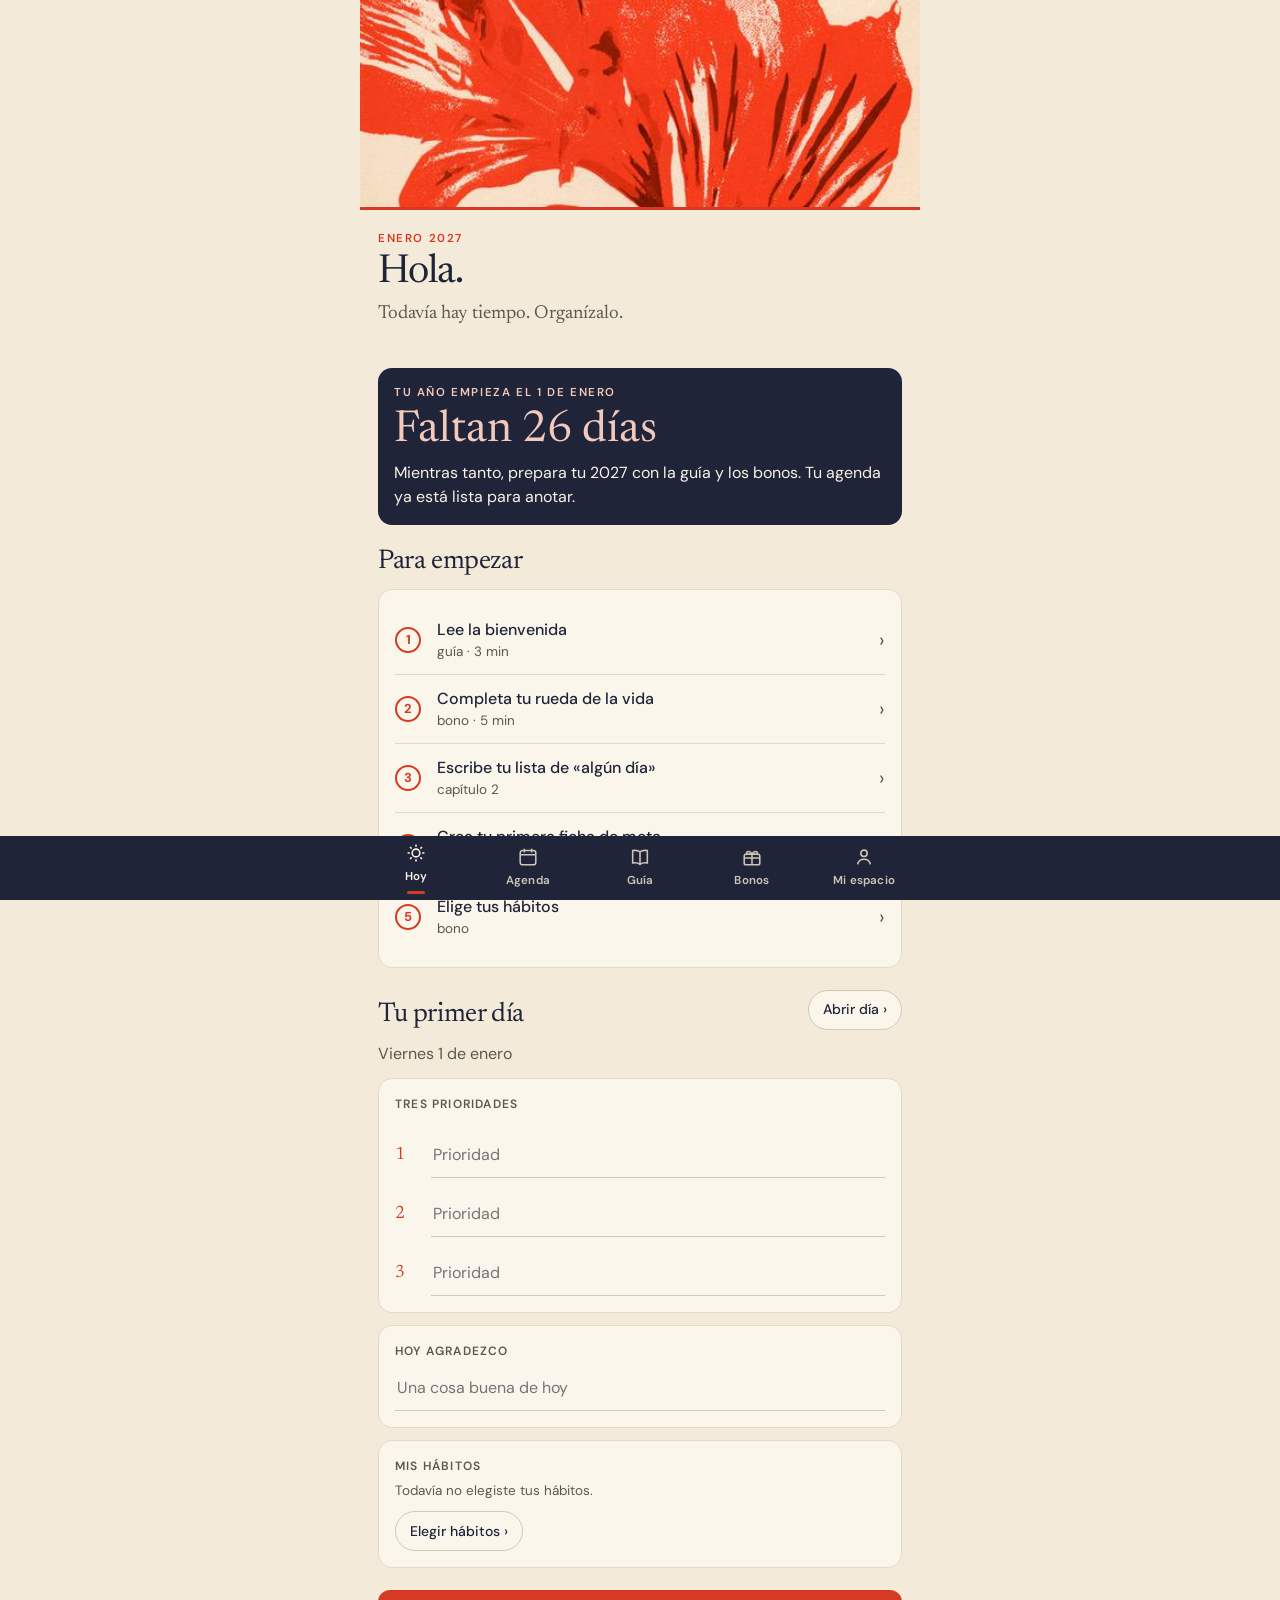
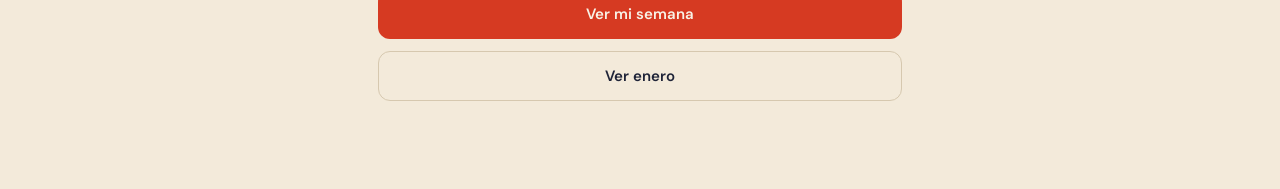
==== app/index.html @ 9fd220ab "Agregar app web Todavía 2027 (agenda, guía y bonos) Co-Authored-By: Claude Opus 5.5 <noreply@anthrop" ====
<!doctype html><html lang="es"><head><meta charset="utf-8">
<meta name="viewport" content="width=device-width,initial-scale=1,viewport-fit=cover">
<meta name="theme-color" content="#F3EADA">
<meta name="apple-mobile-web-app-capable" content="yes">
<meta name="apple-mobile-web-app-title" content="Todavía">
<meta name="apple-mobile-web-app-status-bar-style" content="default">
<meta name="robots" content="noindex">
<link rel="manifest" href="manifest.json">
<link rel="apple-touch-icon" href="icon-180.png">
<link rel="icon" href="icon-192.png">
<style>:root{padding-top:env(safe-area-inset-top,0px);padding-bottom:env(safe-area-inset-bottom,0px)}</style>
<title>Todavía 2027</title>
<meta name="claude:viewport-fit-sides" content="cover">
<link rel="preconnect" href="https://fonts.googleapis.com">
<link rel="preconnect" href="https://fonts.gstatic.com" crossorigin>
<link rel="stylesheet" href="https://fonts.googleapis.com/css2?family=DM+Sans:opsz,wght@9..40,400;9..40,500;9..40,600;9..40,700&family=Newsreader:ital,opsz,wght@0,6..72,300;0,6..72,400;0,6..72,500;1,6..72,400&display=swap">
<style>
/* Agenda de papel hecha app: hojas crema, tinta índigo y el color de cada mes. Una columna, barra inferior para el pulgar. */
:root{
  --paper:#F3EADA; --card:#FBF6EC; --sunk:#EADFCB;
  --ink:#1F2438; --muted:#5F574C; --rule:#D6C8AF; --line:#E4D8C3;
  --indigo:#163F7A; --bermellon:#D63A22; --oxido:#A8391C; --ocre:#9A6A12; --oliva:#5E5B26; --rosa:#F2DED4;
  --acc:#163F7A; --acc-pale:#DDE3EC;
  --serif:"Newsreader",Georgia,"Times New Roman",serif;
  --sans:"DM Sans","Helvetica Neue",Arial,sans-serif;
  --nav:64px;
  color-scheme:light;
}
*{box-sizing:border-box}
html,body{height:100%}
body{margin:0;background:var(--paper);color:var(--ink);font-family:var(--sans);font-size:16px;line-height:1.5;-webkit-tap-highlight-color:transparent}
body::before{content:"";position:fixed;inset:0 0 auto;height:env(safe-area-inset-top,0px);background:var(--paper);z-index:20}
button,input,textarea,select{font:inherit;color:inherit}
a{color:inherit}
:focus-visible{outline:2px solid var(--acc);outline-offset:2px;border-radius:4px}
.app{max-width:560px;margin:0 auto;min-height:100%;padding-bottom:calc(var(--nav) + env(safe-area-inset-bottom,0px) + 24px)}
.wrap{padding-left:max(18px,env(safe-area-inset-left,0px));padding-right:max(18px,env(safe-area-inset-right,0px))}

/* tipografía */
.eyebrow{font-size:11.5px;font-weight:600;letter-spacing:.14em;text-transform:uppercase;color:var(--acc)}
h1,h2,h3{font-family:var(--serif);font-weight:400;text-wrap:balance;margin:0}
h1{font-size:40px;line-height:1.02;letter-spacing:-.025em}
h2{font-size:27px;line-height:1.1;letter-spacing:-.015em}
h3{font-size:19px;line-height:1.25;font-weight:500}
p{margin:0 0 12px;text-wrap:pretty}
.muted{color:var(--muted)}
.lead{font-family:var(--serif);font-size:19px;line-height:1.45}
.small{font-size:13.5px}

/* encabezados con imagen */
.hero{position:relative;height:210px;background:var(--sunk) center/cover no-repeat;border-bottom:3px solid var(--acc)}
.hero.short{height:120px}
.hero .back{position:absolute;left:max(12px,env(safe-area-inset-left,0px));top:12px}
.head{padding-top:20px;padding-bottom:6px;display:flex;flex-direction:column;gap:6px}
.head-row{display:flex;align-items:flex-end;justify-content:space-between;gap:12px}

/* bloques */
.stack{display:flex;flex-direction:column;gap:14px}
.section{margin-top:22px;display:flex;flex-direction:column;gap:12px}
.card{background:var(--card);border:1px solid var(--line);border-radius:14px;padding:16px}
.card.tint{background:var(--acc-pale);border-color:transparent}
.pull{font-family:var(--serif);font-size:18px;line-height:1.45;background:var(--rosa);border-radius:14px;padding:16px 18px}
.label{display:block;font-size:12px;font-weight:600;letter-spacing:.1em;text-transform:uppercase;color:var(--muted);margin-bottom:6px}
.field{width:100%;border:0;border-bottom:1px solid var(--rule);background:transparent;padding:10px 2px;font-size:16px;border-radius:0}
.field:focus{outline:none;border-bottom-color:var(--acc);border-bottom-width:2px}
textarea.field{resize:none;min-height:46px;line-height:1.5;overflow:hidden}
.num{display:grid;grid-template-columns:28px 1fr;align-items:end;gap:8px}
.num>span{font-family:var(--serif);font-size:18px;color:var(--acc);padding-bottom:9px}
.pair{display:grid;grid-template-columns:1fr 1fr;gap:10px}

.btn{appearance:none;border:0;border-radius:12px;padding:13px 16px;font-weight:600;font-size:15px;background:var(--ink);color:#F8F2E6;cursor:pointer;text-decoration:none;display:inline-flex;align-items:center;justify-content:center;gap:8px;min-height:48px}
.btn.ghost{background:transparent;color:var(--ink);border:1px solid var(--rule)}
.btn.acc{background:var(--acc)}
.btn.sm{min-height:38px;padding:8px 12px;font-size:14px}
.pill{appearance:none;border:1px solid var(--rule);background:var(--card);border-radius:999px;padding:8px 14px;font-size:14px;font-weight:500;text-decoration:none;color:var(--ink);display:inline-flex;align-items:center;gap:6px;min-height:40px;cursor:pointer}
.iconbtn{appearance:none;border:0;background:rgba(251,246,236,.92);color:var(--ink);width:42px;height:42px;border-radius:50%;display:inline-flex;align-items:center;justify-content:center;font-size:20px;text-decoration:none;cursor:pointer}
.row{display:flex;gap:10px;flex-wrap:wrap;align-items:center}
.between{justify-content:space-between}

/* lista de navegación */
.list{display:flex;flex-direction:column;background:var(--card);border:1px solid var(--line);border-radius:14px;overflow:hidden}
.list a{display:grid;grid-template-columns:auto 1fr auto;gap:14px;align-items:center;padding:14px 16px;text-decoration:none;border-top:1px solid var(--line);min-height:64px}
.list a:first-child{border-top:0}
.list .ix{font-family:var(--serif);font-size:22px;color:var(--acc);width:28px}
.list .tt{font-family:var(--serif);font-size:18px;line-height:1.2}
.list .sub{display:block;font-family:var(--sans);font-size:13px;color:var(--muted);margin-top:2px}
.chev{color:var(--muted);font-size:20px}
.thumb{width:52px;height:52px;border-radius:10px;background:var(--sunk) center/cover}

/* check */
.ck{display:flex;align-items:center;gap:12px;min-height:46px;border-bottom:1px solid var(--line)}
.ck input[type=checkbox]{appearance:none;width:24px;height:24px;border:2px solid var(--acc);border-radius:7px;flex:none;display:grid;place-content:center;margin:0;cursor:pointer;background:transparent}
.ck input[type=checkbox]:checked{background:var(--acc)}
.ck input[type=checkbox]:checked::after{content:"";width:6px;height:11px;border:solid #fff;border-width:0 2.5px 2.5px 0;transform:rotate(45deg) translate(-1px,-1px)}
.ck .field{border-bottom:0}
.ck.done .field{text-decoration:line-through;color:var(--muted)}
.ck .del{appearance:none;border:0;background:none;color:var(--muted);font-size:20px;width:36px;height:36px;cursor:pointer}

/* calendario */
.cal{display:grid;grid-template-columns:repeat(7,1fr);gap:4px}
.cal .dh{text-align:center;font-size:11.5px;font-weight:600;letter-spacing:.06em;color:var(--muted);padding:6px 0}
.cal .dh.we{color:var(--acc)}
.cal a,.cal span.out{aspect-ratio:1/1.08;border-radius:10px;display:flex;flex-direction:column;align-items:flex-start;justify-content:space-between;padding:6px 7px;text-decoration:none;background:var(--card);border:1px solid var(--line);font-family:var(--serif);font-size:19px;line-height:1;min-width:0}
.cal a.we{background:var(--acc-pale);color:var(--acc);border-color:transparent}
.cal span.out{background:transparent;border-color:transparent}
.cal a.today{outline:2px solid var(--ink);outline-offset:-2px}
.cal a i{width:7px;height:7px;border-radius:50%;background:var(--acc);align-self:flex-end;opacity:0}
.cal a.has i{opacity:1}
.year{display:grid;grid-template-columns:repeat(3,1fr);gap:10px}
.ym{text-decoration:none;background:var(--card);border:1px solid var(--line);border-radius:12px;padding:10px;display:flex;flex-direction:column;gap:6px;min-width:0}
.ym b{font-family:var(--serif);font-weight:400;font-size:17px;color:var(--c)}
.ym .mini{display:grid;grid-template-columns:repeat(7,1fr);gap:1px;font-size:8.5px;text-align:center;color:var(--muted);font-variant-numeric:tabular-nums}
.ym .mini .we{color:var(--c);font-weight:700}
.ym .bar{height:4px;border-radius:2px;background:var(--line);overflow:hidden}
.ym .bar span{display:block;height:100%;background:var(--c)}
.weeks{display:flex;gap:8px;overflow-x:auto;padding-bottom:4px;scrollbar-width:none}
.weeks::-webkit-scrollbar{display:none}
.weeks a{flex:none}

/* día */
.daybar{display:flex;align-items:center;justify-content:space-between;gap:8px}
.daynum{font-family:var(--serif);font-size:64px;line-height:.9;color:var(--acc);letter-spacing:-.03em}
.wday{display:grid;grid-template-columns:52px 1fr auto;gap:12px;align-items:center;padding:12px 14px;border-top:1px solid var(--line);text-decoration:none;min-height:64px}
.wday:first-child{border-top:0}
.wday .n{font-family:var(--serif);font-size:26px;line-height:1;color:var(--ink)}
.wday.we .n{color:var(--acc)}
.wday .d{font-size:11px;letter-spacing:.1em;text-transform:uppercase;color:var(--muted)}
.wday .p{font-size:14px;color:var(--muted);white-space:nowrap;overflow:hidden;text-overflow:ellipsis;min-width:0}
.wday .p b{color:var(--ink);font-weight:500}

/* tracker */
.grid-wrap{overflow-x:auto;background:var(--card);border:1px solid var(--line);border-radius:14px}
table.tk{border-collapse:collapse;width:100%;font-size:13px;font-variant-numeric:tabular-nums}
table.tk th{position:sticky;top:0;background:var(--card);font-weight:600;font-size:11px;letter-spacing:.04em;padding:8px 4px;border-bottom:2px solid var(--acc);color:var(--muted);max-width:64px;overflow:hidden;text-overflow:ellipsis;white-space:nowrap}
table.tk td{border-bottom:1px solid var(--line);text-align:center;padding:4px 2px;height:40px}
table.tk td:first-child{font-family:var(--serif);font-size:15px;width:44px;color:var(--ink)}
table.tk tr.we td:first-child{color:var(--acc)}
table.tk input[type=checkbox]{appearance:none;width:26px;height:26px;border:2px solid var(--rule);border-radius:50%;margin:0;cursor:pointer;background:transparent}
table.tk input[type=checkbox]:checked{background:var(--acc);border-color:var(--acc)}
.chips{display:flex;gap:6px;overflow-x:auto;scrollbar-width:none;padding-bottom:2px}
.chips::-webkit-scrollbar{display:none}
.chips button{flex:none}
.pill.on{background:var(--acc);border-color:var(--acc);color:#F8F2E6}

/* rueda */
.slider{display:grid;grid-template-columns:1fr auto;gap:2px 12px;align-items:center;padding:8px 0;border-bottom:1px solid var(--line)}
.slider label{font-family:var(--serif);font-size:16px}
.slider output{font-variant-numeric:tabular-nums;font-weight:600;color:var(--acc);min-width:2ch;text-align:right}
.slider input{grid-column:1/-1;width:100%;accent-color:var(--acc);height:28px}
.wheel svg{width:100%;height:auto;display:block}
.legend{display:flex;gap:16px;font-size:13px;color:var(--muted)}
.legend i{display:inline-block;width:14px;height:4px;border-radius:2px;vertical-align:middle;margin-right:6px}

/* metas */
details.goal{background:var(--card);border:1px solid var(--line);border-radius:14px;overflow:hidden}
details.goal summary{list-style:none;cursor:pointer;padding:16px;display:grid;grid-template-columns:auto 1fr auto;gap:12px;align-items:center;min-height:64px}
details.goal summary::-webkit-details-marker{display:none}
details.goal .gi{font-family:var(--serif);font-size:24px;color:var(--acc)}
details.goal .gt{font-family:var(--serif);font-size:18px;min-width:0;overflow:hidden;text-overflow:ellipsis;white-space:nowrap}
details.goal .gs{font-size:12px;font-weight:600;letter-spacing:.08em;text-transform:uppercase;color:var(--muted)}
details.goal .gs.ok{color:var(--oliva)}
details.goal .gb{padding:0 16px 16px;display:flex;flex-direction:column;gap:12px}
.quarters{display:grid;grid-template-columns:1fr 1fr;gap:10px}

/* barra inferior */
nav.tabs{position:fixed;left:0;right:0;bottom:0;z-index:30;background:var(--ink);padding-bottom:env(safe-area-inset-bottom,0px);padding-left:env(safe-area-inset-left,0px);padding-right:env(safe-area-inset-right,0px)}
nav.tabs .in{max-width:560px;margin:0 auto;display:grid;grid-template-columns:repeat(5,1fr);height:var(--nav)}
nav.tabs a{display:flex;flex-direction:column;align-items:center;justify-content:center;gap:4px;color:#CFC6B6;text-decoration:none;font-size:11.5px;font-weight:600;letter-spacing:.02em}
nav.tabs a svg{width:22px;height:22px;stroke:currentColor;fill:none;stroke-width:1.7}
nav.tabs a.on{color:#F8F2E6}
nav.tabs a.on svg{stroke:#F8F2E6}
nav.tabs a.on::after{content:"";width:18px;height:3px;border-radius:2px;background:var(--acc);margin-top:1px}

.saved{position:fixed;left:50%;transform:translateX(-50%);bottom:calc(var(--nav) + env(safe-area-inset-bottom,0px) + 12px);background:var(--ink);color:#F8F2E6;font-size:13px;padding:8px 14px;border-radius:999px;opacity:0;transition:opacity .25s;pointer-events:none;z-index:40}
.saved.show{opacity:1}
.banner{border-radius:14px;padding:16px;background:var(--ink);color:#F8F2E6;display:flex;flex-direction:column;gap:8px}
.banner .big{font-family:var(--serif);font-size:44px;line-height:1;color:#F3C9BC}
.steps-ob a{display:grid;grid-template-columns:30px 1fr auto;gap:12px;align-items:center;padding:12px 0;border-top:1px solid var(--line);text-decoration:none}
.steps-ob a:first-child{border-top:0}
.steps-ob .dot{width:26px;height:26px;border-radius:50%;border:2px solid var(--acc);display:grid;place-content:center;font-size:13px;font-weight:700;color:var(--acc)}
.steps-ob .dot.ok{background:var(--acc);color:#fff}
.scale{display:flex;gap:8px}
.scale label{flex:1}
.scale input{position:absolute;opacity:0;pointer-events:none}
.scale span{display:grid;place-content:center;height:44px;border:1.5px solid var(--rule);border-radius:12px;font-weight:600;cursor:pointer}
.scale input:checked+span{background:var(--acc);border-color:var(--acc);color:#fff}
.scale input:focus-visible+span{outline:2px solid var(--acc);outline-offset:2px}
.affirm{font-family:var(--serif);font-size:22px;line-height:1.3;text-align:center;padding:26px 18px;background:var(--acc-pale);border-radius:14px;color:var(--acc)}
@media (prefers-reduced-motion:reduce){*{transition:none!important;scroll-behavior:auto!important}}
</style>

</head><body><div class="app" id="app"><main id="view" tabindex="-1"></main></div>
<div class="saved" id="saved" role="status" aria-live="polite">Guardado</div>
<nav class="tabs" aria-label="Secciones"><div class="in" id="tabs"></div></nav>

<script>
const D={"meses": ["Enero", "Febrero", "Marzo", "Abril", "Mayo", "Junio", "Julio", "Agosto", "Septiembre", "Octubre", "Noviembre", "Diciembre"], "mesCorto": ["ene", "feb", "mar", "abr", "may", "jun", "jul", "ago", "sep", "oct", "nov", "dic"], "dias": ["Lunes", "Martes", "Miércoles", "Jueves", "Viernes", "Sábado", "Domingo"], "frases": ["Todavía hay tiempo. Organízalo.", "Primero lo anotas. Después lo haces.", "La edad no es una fecha límite.", "Tu lista de «algún día» ahora tiene fecha.", "No llegaste tarde. Llegaste con experiencia.", "Mitad de año, mitad de camino. Sigue.", "Ajustar el plan también es avanzar.", "¿Quién dijo que ya no?", "Lo que empiezas hoy, mañana ya lleva tiempo hecho.", "Tu tiempo también es tuyo.", "Mira todo lo que sí hiciste.", "El próximo año también es todavía."], "mesAcc": ["#D63A22", "#163F7A", "#163F7A", "#D63A22", "#163F7A", "#A8391C", "#D63A22", "#163F7A", "#9A6A12", "#5E5B26", "#A8391C", "#163F7A"], "mesPale": ["#F6DCD2", "#DDE3EC", "#DDE3EC", "#F6DCD2", "#DDE3EC", "#F0D8CB", "#F6DCD2", "#DDE3EC", "#F3E3C2", "#E4E1C8", "#F0D8CB", "#DDE3EC"], "mesImg": ["12", "10", "16", "13", "11", "05", "15", "09", "01", "03", "02", "17"], "bienvenida": ["Durante años te dijeron que había una edad para todo: para estudiar, para cambiar de trabajo, para empezar algo propio, para ponerte en primer lugar. Y en algún momento te lo creíste.", "Quizás pasaste los últimos años organizando la vida de todos los demás: reuniones, horarios, cumpleaños, médicos, cuentas. Tu agenda estaba llena, pero casi nada era tuyo. Y lo que sí era tuyo quedó en una lista invisible que se llama «algún día».", "Este ebook existe para decirte otra cosa: todavía. Todavía puedes aprender, cambiar de rumbo, emprender, viajar, cuidarte, empezar. No necesitas más motivación. Necesitas un plan y un lugar donde anotarlo.", "En estas páginas vas a hacer tres cosas. Primero, revisar la historia del «ya es tarde» y decidir si sigues creyéndola. Después, sacar a la luz todo lo que postergaste. Por último, llevarlo a tu calendario, semana a semana, con la agenda que encontrarás al final.", "No tienes que completarlo todo en un día. Avanza a tu ritmo. Lo importante es empezar."], "caps": [{"n": 1, "img": "02", "blocks": [{"t": "pull", "x": "Si hoy tienes 40 años y empiezas algo que lleva cinco años, a los 45 vas a tener 45 años de todas formas. La única diferencia es si los cumples con eso hecho o todavía esperando."}, {"t": "ex", "k": "1.1", "title": "Mis «ya no»", "desc": "Escribe las frases que te dices cuando piensas en algo nuevo. Por ejemplo: «ya no tengo edad para estudiar», «ya es tarde para cambiar de trabajo».", "field": "text"}, {"t": "ex", "k": "1.2", "title": "¿De quién es esa voz?", "desc": "Al lado de cada frase, anota de dónde viene: tu familia, tu entorno, una experiencia, tu propio miedo. Muchas veces descubres que ni siquiera es tuya.", "field": "text"}, {"t": "ex", "k": "1.3", "title": "Reescribe la frase", "desc": "Transforma cada «ya no» en un «todavía».", "field": "pairs", "n": 5, "ex": [["Ya no tengo edad para estudiar", "Todavía puedo aprender lo que me interesa"], ["Ya es tarde para emprender", "Todavía puedo empezar en pequeño"]]}, {"t": "ex", "k": "1.4", "title": "Lo que ya demostraste", "desc": "Anota cinco cosas difíciles que lograste en tu vida. Esa experiencia no es un obstáculo: es tu ventaja.", "field": "list", "n": 5}], "title": "La historia del «ya es tarde»", "intro": "«Ya es tarde» no es un dato: es una historia que alguien te contó y que repetiste tantas veces que parece verdad. Este capítulo te ayuda a revisarla."}, {"n": 2, "img": "04", "blocks": [{"t": "ex", "k": "2.1", "title": "Vacía la lista", "desc": "Escribe sin filtro todo lo que alguna vez quisiste hacer y fuiste postergando: un curso, un viaje, un negocio, ordenar tus finanzas, volver a moverte, aprender un idioma, cambiar de trabajo. Intenta llegar a 20.", "field": "list", "n": 20}, {"t": "ex", "k": "2.2", "title": "Ordena por áreas", "desc": "Ubica cada pendiente en un área de tu vida.", "field": "labeled", "labels": ["Salud y cuerpo", "Trabajo y profesión", "Dinero", "Aprendizaje", "Vínculos", "Proyectos propios", "Disfrute y descanso", "Hogar y orden"]}, {"t": "ex", "k": "2.3", "title": "El filtro de las tres preguntas", "desc": "Para cada pendiente, responde con honestidad.", "field": "text", "qs": ["¿Todavía lo quiero, o lo quería otra versión de mí?", "¿Qué cambiaría en mi vida si lo hiciera este año?", "¿Cuánto me pesa seguir postergándolo?"]}, {"t": "ex", "k": "2.4", "title": "Mis elegidos 2027", "desc": "De toda la lista, elige entre tres y cinco pendientes para este año. El resto no se borra: queda guardado para el próximo.", "field": "list", "n": 5, "link": ["Llevar a mis fichas de meta", "metas"]}], "title": "Tu lista de «algún día»", "intro": "Todas tenemos una lista de cosas que vamos a hacer «algún día». El problema es que «algún día» no está en ningún calendario. Este capítulo saca esa lista de tu cabeza y la pone en papel."}, {"n": 3, "img": "06", "blocks": [{"t": "steps", "items": [["Anótalo con claridad", "Cambia «quiero estar mejor de salud» por «quiero caminar 30 minutos, cuatro veces por semana»."], ["Ponle fecha", "Elige un mes de inicio y una fecha de cierre. Lo que tiene fecha existe."], ["Divídelo en etapas", "Reparte la meta en los cuatro trimestres del año, para que nunca sea una montaña."], ["Elige el primer paso", "La acción más pequeña que puedes hacer esta semana: inscribirte, llamar, buscar, comprar el cuaderno."]]}, {"t": "pull", "x": "Tus fichas de meta están en el bono «Metas y sueños 2027». Completa una por cada pendiente elegido y vuelve a ellas cada domingo."}, {"t": "link", "x": "Abrir mis fichas de meta", "to": "metas"}], "title": "De «algún día» a una fecha", "intro": "Un pendiente se convierte en meta cuando tiene fecha y un primer paso. Para eso usamos el método Todavía, en cuatro pasos."}, {"n": 4, "img": "07", "blocks": [{"t": "ex", "k": "4.1", "title": "Mi semana tal como es", "desc": "Durante una semana, anota cuántas horas se van en cada bloque. No juzgues, solo observa.", "field": "labeled", "labels": ["Trabajo", "Traslados", "Cuidados", "Hogar", "Pantallas", "Descanso", "Para mí"], "short": true}, {"t": "ex", "k": "4.2", "title": "Mis tres listas", "desc": "Clasifica tus tareas habituales y decide qué hacer con cada grupo.", "field": "labeled", "labels": ["Solo yo · Lo agendo primero.", "Puedo compartir · Lo pido o lo delego.", "Puedo soltar · Lo dejo de hacer."]}, {"t": "ex", "k": "4.3", "title": "Mis bloques sagrados", "desc": "Elige dos o tres momentos fijos por semana para tus metas, aunque sean de 30 minutos. Anótalos como una cita médica: no se cancelan.", "field": "text"}, {"t": "ex", "k": "4.4", "title": "Mis frases para decir que no", "desc": "Ten a mano tres formas amables de decir que no.", "field": "text", "qs": ["«Esta semana no puedo, pero el jueves sí.»", "«Ese horario lo tengo ocupado.»", "«Prefiero no comprometerme si no voy a poder cumplir.»"]}], "title": "Organizar tu tiempo real", "intro": "No te falta tiempo: te falta tiempo reservado para ti. Entre el trabajo, la casa, los hijos o los padres, tu semana se llena sola si no la defiendes."}, {"n": 5, "img": "08", "blocks": [{"t": "keys", "items": [["Empieza pequeño", "Diez minutos de estudio, una caminata corta, una página escrita."], ["Únelo a algo que ya haces", "«Después del café de la mañana, reviso mis prioridades.»"], ["Hazlo visible", "Márcalo en tu registro de hábitos. Ver los días cumplidos motiva."], ["Regla de los dos días", "Fallar un día es normal. Lo importante es no fallar dos seguidos."]]}, {"t": "pull", "x": "Sin culpa. Va a haber semanas complicadas: alguien se enferma, el trabajo explota, el cuerpo pide pausa. No es un fracaso. Ajusta el plan y sigue. La agenda es una herramienta, no un examen."}, {"t": "ideas", "items": [["Salud", "Caminar 20 minutos, tomar agua al despertar, dormir a la misma hora"], ["Bienestar", "Tres agradecimientos, cinco minutos de respiración, una hora sin pantallas"], ["Trabajo y proyectos", "Planificar el día la noche anterior, un bloque de 60 minutos para tu proyecto"], ["Dinero", "Registrar gastos cada día, revisar el presupuesto una vez por semana"], ["Aprendizaje", "Leer 10 páginas, una clase o tutorial por semana"]]}, {"t": "ex", "k": "5.1", "title": "Mis hábitos 2027", "desc": "Elige hasta cinco hábitos conectados con tus metas.", "field": "none", "link": ["Elegir mis hábitos en el tracker", "tracker"]}, {"t": "ex", "k": "5.2", "title": "Mis recompensas", "desc": "Decide de antemano cómo vas a celebrar cada avance. Celebrar también es parte del plan.", "field": "labeled", "labels": ["Al cumplir 7 días", "Al cumplir un mes", "Al cerrar un trimestre", "Al cumplir la meta"]}], "title": "Constancia sin culpa", "intro": "Las metas se cumplen con hábitos pequeños, no con grandes arranques. Y la constancia no significa no fallar nunca: significa volver rápido cuando fallas."}, {"n": 6, "img": "03", "blocks": [{"t": "rituals", "items": [["Mensual", "20 minutos, el último fin de semana del mes", ["Revisa el mes que termina: qué avanzó y qué ajustarías.", "Elige el foco del mes y tus tres prioridades.", "Anota fechas importantes, pagos y compromisos.", "Agrega una «primera vez» para el mes que empieza.", "Prepara tu registro de hábitos."]], ["Semanal", "15 minutos, el domingo o el lunes temprano", ["Mira tus fichas de meta y elige el paso de esta semana.", "Reserva tus bloques sagrados antes que cualquier otra cosa.", "Reparte el resto de las tareas sin sobrecargarte."]], ["Diario", "5 minutos", ["Por la mañana, escribe tus tres prioridades del día.", "Por la noche, marca lo hecho y pasa lo pendiente al día siguiente."]]]}, {"t": "pull", "x": "La primera semana, haz solo el ritual diario. La segunda, suma el semanal. A fin de mes, el mensual. Así la agenda se vuelve un hábito y no una tarea más."}], "title": "Cómo usar tu agenda", "intro": "Tu agenda funciona con tres rituales: uno mensual, uno semanal y uno diario. En total te llevan menos de una hora por semana."}], "revision": ["¿Qué avanzó este mes?", "¿Qué me costó y por qué?", "¿Cómo me fue con mi primera vez?", "¿Qué quiero ajustar el mes que viene?", "Algo de lo que me siento orgullosa"], "cierre": ["Las metas que cumplí", "Las primeras veces que viví", "Lo que aprendí de mí", "Lo que agradezco de este año", "Lo que dejo atrás"], "atiempo": [["A esta altura de tu vida", ["Hay una frase que se repite mucho después de los 35: «a esta altura de mi vida…». Casi siempre termina en algo que ya no vamos a hacer.", "La historia de esta marca empieza ahí. Una mujer de 60 años, con los hijos ya grandes, la decía todo el tiempo. Hasta que su hija le contestó: «¡A esta altura de tu vida estás viva! ¡Vive!»."]], ["La edad no es una fecha límite", ["Ningún calendario trae marcado el día en que se vence tu derecho a empezar. Lo que sí trae son semanas: 52 este año. Cada una es una oportunidad concreta.", "Empezar a los 40, a los 50 o a los 60 no es empezar tarde. Es empezar con experiencia, con criterio y sabiendo qué es lo que de verdad te importa."]], ["Lo que ya tienes a favor", ["Sabes organizar: llevas años coordinando casas, trabajos, familias. Sabes sostener cosas difíciles. Sabes pedir ayuda y también cuándo no la necesitas.", "Esa experiencia es exactamente lo que hace falta para cumplir una meta. Esta agenda solo te da el lugar donde ponerla."]], ["Tres pasos para hoy", ["Uno: escribe una cosa que dejaste para «algún día». Dos: ponle un mes. Tres: anota la acción más pequeña que podrías hacer esta semana.", "Eso es todo. No hace falta un gran plan para empezar. Hace falta una fecha."]]], "afirm": ["Todavía puedo aprender lo que me interesa.", "Mi experiencia es mi ventaja.", "Este año me pongo en mi propio calendario.", "Empezar en pequeño también es empezar.", "No llegué tarde. Llegué a tiempo para mí."], "ficha": ["Mi meta", "Por qué todavía la quiero", "Cómo sabré que la cumplí", "Fecha de inicio · fecha de cierre", "Mi primer paso esta semana", "Qué me puede frenar y qué haré entonces", "Quién me puede ayudar", "Cómo voy a celebrarlo"], "areas": ["Salud y cuerpo", "Trabajo y profesión", "Dinero", "Aprendizaje", "Vínculos", "Proyectos propios", "Disfrute y descanso", "Hogar y orden"], "final": "Llegaste hasta aquí, y eso ya dice mucho. Vuelve a estas páginas cada vez que aparezca el «ya es tarde»: tu lista, tus fechas y tus primeros pasos van a estar esperándote."};
(function(){
"use strict";
const KEY="todavia2027.v1";
let S={};
try{S=JSON.parse(localStorage.getItem(KEY)||"{}")||{}}catch(e){S={}}
const def={name:"",days:{},months:{},weeks:{},habits:["","","","",""],guide:{},goals:[{},{},{},{},{}],dreams:[],wheel:{},wheelGoal:{},pv:[],cierre:{},ob:{},atiempo:{}};
for(const k in def){if(S[k]===undefined)S[k]=JSON.parse(JSON.stringify(def[k]))}
let saveT;
function save(){clearTimeout(saveT);saveT=setTimeout(()=>{try{localStorage.setItem(KEY,JSON.stringify(S));flash()}catch(e){flash("No se pudo guardar en este navegador")}},350)}
let flashT;function flash(t){const el=document.getElementById("saved");el.textContent=t||"Guardado";el.classList.add("show");clearTimeout(flashT);flashT=setTimeout(()=>el.classList.remove("show"),1100)}
function getP(path){return path.split(".").reduce((o,k)=>o==null?undefined:o[k],S)}
function setP(path,v){const ks=path.split(".");let o=S;for(let i=0;i<ks.length-1;i++){const k=ks[i];if(o[k]==null||typeof o[k]!=="object")o[k]=/^\d+$/.test(ks[i+1])?[]:{};o=o[k]}o[ks[ks.length-1]]=v;save()}

const esc=s=>String(s==null?"":s).replace(/[&<>"]/g,c=>({"&":"&amp;","<":"&lt;",">":"&gt;",'"':"&quot;"}[c]));
const YEAR=2027;
const pad=n=>String(n).padStart(2,"0");
const iso=d=>`${d.getFullYear()}-${pad(d.getMonth()+1)}-${pad(d.getDate())}`;
const parse=s=>{const[a,b,c]=s.split("-").map(Number);return new Date(a,b-1,c)};
const W0=new Date(2026,11,28);
const weekNo=d=>Math.floor((d-W0)/864e5/7)+1;
const weekStart=n=>{const d=new Date(W0);d.setDate(d.getDate()+(n-1)*7);return d};
const NWEEKS=weekNo(new Date(2027,11,31));
const dow=d=>(d.getDay()+6)%7;
const img=n=>`img/${n}.jpg`;
function setAcc(m){const r=document.documentElement.style;r.setProperty("--acc",D.mesAcc[m]);r.setProperty("--acc-pale",D.mesPale[m])}
function realToday(){return new Date()}
function inYear(d){return d.getFullYear()===YEAR}
function focusDate(){const t=realToday();return inYear(t)?t:new Date(YEAR,0,1)}
function dayHas(k){const d=S.days[k];if(!d)return false;return !!((d.p||[]).some(Boolean)||(d.t||[]).some(x=>x&&x.x)||d.n||d.g)}

/* ---- campos ---- */
function inp(path,ph,o={}){const v=getP(path)||"";const id="f-"+path.replace(/\W/g,"-");
  return o.area?`<textarea class="field" id="${id}" data-k="${path}" rows="${o.rows||2}" placeholder="${esc(ph||"")}" aria-label="${esc(o.label||ph||"")}">${esc(v)}</textarea>`
  :`<input class="field" id="${id}" data-k="${path}" value="${esc(v)}" placeholder="${esc(ph||"")}" aria-label="${esc(o.label||ph||"")}" ${o.type?`type="${o.type}"`:""}>`}
function labeled(lbl,path,ph,o={}){return `<div><label class="label" for="f-${path.replace(/\W/g,"-")}">${esc(lbl)}</label>${inp(path,ph,{...o,label:lbl})}</div>`}
function numList(base,n,ph){let h="";for(let i=0;i<n;i++)h+=`<div class="num"><span>${i+1}</span>${inp(base+"."+i,ph||"",{label:`${ph||"Línea"} ${i+1}`})}</div>`;return h}
function ck(path,checked,label){return `<input type="checkbox" data-k="${path}" ${checked?"checked":""} aria-label="${esc(label)}">`}
function grow(t){t.style.height="auto";t.style.height=(t.scrollHeight+2)+"px"}

document.addEventListener("input",e=>{const t=e.target;if(!t.dataset||!t.dataset.k)return;
  if(t.type==="checkbox")return;
  if(t.type==="range"){setP(t.dataset.k,Number(t.value));const o=document.getElementById("o-"+t.id);if(o)o.textContent=t.value;drawWheel();return}
  if(t.type==="radio"){setP(t.dataset.k,Number(t.value));return}
  setP(t.dataset.k,t.value);if(t.tagName==="TEXTAREA")grow(t)});
document.addEventListener("change",e=>{const t=e.target;if(t.type==="checkbox"&&t.dataset.k){setP(t.dataset.k,t.checked);const r=t.closest(".ck");if(r)r.classList.toggle("done",t.checked)}
  if(t.type==="radio"&&t.dataset.k)setP(t.dataset.k,Number(t.value))});

/* ---- iconos barra ---- */
const IC={
 hoy:'<svg viewBox="0 0 24 24"><circle cx="12" cy="12" r="4.2"/><path d="M12 2.8v2.4M12 18.8v2.4M2.8 12h2.4M18.8 12h2.4M5.5 5.5l1.7 1.7M16.8 16.8l1.7 1.7M5.5 18.5l1.7-1.7M16.8 7.2l1.7-1.7"/></svg>',
 calendario:'<svg viewBox="0 0 24 24"><rect x="3.5" y="5" width="17" height="15.5" rx="2.5"/><path d="M3.5 9.5h17M8 3v4M16 3v4"/></svg>',
 guia:'<svg viewBox="0 0 24 24"><path d="M12 6.5c-2-1.6-4.8-2-8-1.5v13.5c3.2-.5 6 0 8 1.5 2-1.5 4.8-2 8-1.5V5c-3.2-.5-6-.1-8 1.5zM12 6.5v13.5"/></svg>',
 bonos:'<svg viewBox="0 0 24 24"><rect x="3.5" y="9" width="17" height="11.5" rx="2"/><path d="M3.5 13h17M12 9v11.5M12 9c-1.5-3.6-6-4-6-1.2C6 9 9 9 12 9zm0 0c1.5-3.6 6-4 6-1.2C18 9 15 9 12 9z"/></svg>',
 mas:'<svg viewBox="0 0 24 24"><circle cx="12" cy="8" r="3.5"/><path d="M5 20c.8-3.6 3.6-5.5 7-5.5s6.2 1.9 7 5.5"/></svg>'};
const TABS=[["hoy","Hoy"],["calendario","Agenda"],["guia","Guía"],["bonos","Bonos"],["mas","Mi espacio"]];
function tabFor(r){if(/^(calendario|mes|dia|semana)/.test(r))return"calendario";if(/^(guia|cap|bienvenida)/.test(r))return"guia";if(/^(bonos|atiempo|metas|tracker|rueda)/.test(r))return"bonos";if(/^(mas|primeras|cierre|respaldo|instalar)/.test(r))return"mas";return"hoy"}
function drawTabs(r){const on=tabFor(r);document.getElementById("tabs").innerHTML=TABS.map(([k,l])=>`<a href="#${k}" class="${k===on?"on":""}" ${k===on?'aria-current="page"':""}>${IC[k]}<span>${l}</span></a>`).join("")}

/* ---- vistas ---- */
const V={};
function miniMonth(m){const first=new Date(YEAR,m,1),n=new Date(YEAR,m+1,0).getDate();let h=D.dias.map((d,i)=>`<span class="${i>4?"we":""}">${d[0]}</span>`).join("");for(let i=0;i<dow(first);i++)h+="<span></span>";for(let d=1;d<=n;d++){const w=dow(new Date(YEAR,m,d));h+=`<span class="${w>4?"we":""}">${d}</span>`}return h}
function monthFill(m){const n=new Date(YEAR,m+1,0).getDate();let c=0;for(let d=1;d<=n;d++)if(dayHas(`${YEAR}-${pad(m+1)}-${pad(d)}`))c++;return Math.round(c/n*100)}

V.hoy=()=>{const t=realToday(),f=focusDate(),m=f.getMonth();setAcc(m);
  const k=iso(f),name=S.name?`, ${esc(S.name)}`:"";
  const days=Math.ceil((new Date(YEAR,0,1)-t)/864e5);
  const ob=[["Lee la bienvenida","bienvenida","guía · 3 min"],["Completa tu rueda de la vida","rueda","bono · 5 min"],["Escribe tu lista de «algún día»","cap-2","capítulo 2"],["Crea tu primera ficha de meta","metas","bono"],["Elige tus hábitos","tracker","bono"]];
  const obDone=[!!S.ob.bienvenida,Object.keys(S.wheel).length>0,((S.guide["2.1"]||[]).filter(Boolean).length>0),!!(S.goals[0]&&S.goals[0].meta),S.habits.some(Boolean)];
  const left=obDone.filter(x=>!x).length;
  return `<div class="hero" style="background-image:url(${img(D.mesImg[m])})"></div>
  <div class="wrap"><div class="head"><span class="eyebrow">${D.meses[m]} ${YEAR}</span><h1>Hola${name}.</h1><p class="lead muted">${D.frases[m]}</p></div>
  ${!inYear(t)&&days>0?`<div class="section"><div class="banner"><span class="eyebrow" style="color:#F3C9BC">Tu año empieza el 1 de enero</span><span class="big">Faltan ${days} días</span><p style="margin:0">Mientras tanto, prepara tu 2027 con la guía y los bonos. Tu agenda ya está lista para anotar.</p></div></div>`:""}
  ${left?`<div class="section"><h2>Para empezar</h2><div class="card steps-ob">${ob.map((o,i)=>`<a href="#${o[1]}"><span class="dot ${obDone[i]?"ok":""}">${obDone[i]?"✓":i+1}</span><span><b style="font-weight:500">${o[0]}</b><span class="small muted" style="display:block">${o[2]}</span></span><span class="chev">›</span></a>`).join("")}</div></div>`:""}
  <div class="section"><div class="head-row"><h2>${inYear(t)?"Hoy":"Tu primer día"}</h2><a class="pill" href="#dia-${k}">Abrir día ›</a></div>
  <p class="muted" style="margin:0">${D.dias[dow(f)]} ${f.getDate()} de ${D.meses[m].toLowerCase()}</p>
  <div class="card stack"><span class="label">Tres prioridades</span>${numList(`days.${k}.p`,3,"Prioridad")}</div>
  <div class="card"><label class="label" for="f-days-${k.replace(/\W/g,"-")}-g">Hoy agradezco</label>${inp(`days.${k}.g`,"Una cosa buena de hoy")}</div>
  ${habitsToday(k)}</div>
  <div class="section"><a class="btn acc" href="#semana-${weekNo(f)}">Ver mi semana</a><a class="btn ghost" href="#mes-${m+1}">Ver ${D.meses[m].toLowerCase()}</a></div></div>`};

function habitsToday(k){const hs=S.habits.map((h,i)=>[h,i]).filter(x=>x[0]);
  if(!hs.length)return `<div class="card"><span class="label">Mis hábitos</span><p class="muted small" style="margin:0 0 10px">Todavía no elegiste tus hábitos.</p><a class="pill" href="#tracker">Elegir hábitos ›</a></div>`;
  return `<div class="card"><span class="label">Mis hábitos de hoy</span>${hs.map(([h,i])=>{const p=`days.${k}.h.${i}`;const v=!!getP(p);return `<label class="ck ${v?"done":""}">${ck(p,v,h)}<span>${esc(h)}</span></label>`}).join("")}</div>`}

V.calendario=()=>{const f=focusDate();setAcc(f.getMonth());
  return `<div class="wrap"><div class="head" style="padding-top:26px"><span class="eyebrow" style="color:var(--muted)">Tu agenda</span><h1>2027</h1><p class="muted" style="margin:0">Toca un mes para abrir su calendario.</p></div>
  <div class="section"><div class="year">${D.meses.map((n,m)=>`<a class="ym" href="#mes-${m+1}" style="--c:${D.mesAcc[m]}"><b>${n}</b><div class="mini">${miniMonth(m)}</div><div class="bar" title="Días con notas"><span style="width:${monthFill(m)}%"></span></div></a>`).join("")}</div>
  <p class="small muted">La barrita debajo de cada mes muestra cuántos días ya tienen algo anotado.</p></div>
  <div class="section"><a class="btn ghost" href="#primeras">Mis primeras veces 2027</a><a class="btn ghost" href="#cierre">Cierre del año</a></div></div>`};

V.mes=(n)=>{const m=Math.min(12,Math.max(1,Number(n)||1))-1;setAcc(m);
  const first=new Date(YEAR,m,1),nd=new Date(YEAR,m+1,0).getDate(),tk=iso(realToday());let cells=D.dias.map((d,i)=>`<span class="dh ${i>4?"we":""}">${d.slice(0,3)}</span>`).join("");
  for(let i=0;i<dow(first);i++)cells+=`<span class="out"></span>`;
  for(let d=1;d<=nd;d++){const dt=new Date(YEAR,m,d),k=iso(dt);cells+=`<a href="#dia-${k}" class="${dow(dt)>4?"we":""} ${dayHas(k)?"has":""} ${k===tk?"today":""}" aria-label="${D.dias[dow(dt)]} ${d}">${d}<i></i></a>`}
  const mk=`months.${m+1}`;const ws=[];for(let w=1;w<=NWEEKS;w++){const s=weekStart(w);const own=s.getFullYear()<YEAR?0:s.getMonth();if(own===m)ws.push(w)}
  const prev=m>0?`<a class="iconbtn" href="#mes-${m}" aria-label="${D.meses[m-1]}">‹</a>`:`<span></span>`,next=m<11?`<a class="iconbtn" href="#mes-${m+2}" aria-label="${D.meses[m+1]}">›</a>`:`<span></span>`;
  return `<div class="hero short" style="background-image:url(${img(D.mesImg[m])})"><a class="iconbtn back" href="#calendario" aria-label="Volver al año">‹</a></div>
  <div class="wrap"><div class="head"><div class="head-row"><div><span class="eyebrow">${pad(m+1)} · 2027</span><h1>${D.meses[m]}</h1></div><div class="row">${prev}${next}</div></div><p class="muted" style="font-family:var(--serif);font-style:italic;font-size:17px;margin:0">${D.frases[m]}</p></div>
  <div class="section"><div class="cal">${cells}</div><p class="small muted" style="margin:0">Toca un día para escribir. El punto indica que ya tiene notas.</p></div>
  <div class="section"><span class="label">Semanas</span><div class="weeks">${ws.map(w=>{const s=weekStart(w),e=new Date(s);e.setDate(e.getDate()+6);return `<a class="pill" href="#semana-${w}">S${w} · ${s.getDate()} ${D.mesCorto[s.getMonth()]}–${e.getDate()} ${D.mesCorto[e.getMonth()]}</a>`}).join("")}</div></div>
  <div class="section"><h2>Plan del mes</h2>
   <div class="card stack">${labeled("Mi foco del mes",mk+".foco","¿Qué es lo más importante este mes?",{area:true})}
   <div><span class="label">Tres prioridades</span>${numList(mk+".pri",3,"Prioridad")}</div>
   ${labeled("Mi primera vez de este mes",mk+".pv","Algo que harás por primera vez")}
   ${labeled("Fechas, pagos y compromisos",mk+".fechas","Ej.: 10 · pago de tarjeta",{area:true,rows:3})}
   ${labeled("Paso del mes hacia mis metas",mk+".paso","",{area:true})}</div></div>
  <div class="section"><details class="goal"><summary><span class="gi">✦</span><span class="gt">Revisión del mes</span><span class="chev">›</span></summary><div class="gb">
   ${D.revision.map((q,i)=>labeled(q,`${mk}.rev.${i}`,"",{area:true})).join("")}
   <div><span class="label">Cómo me sentí este mes</span><div class="scale" role="radiogroup" aria-label="Cómo me sentí">${[1,2,3,4,5].map(v=>`<label><input type="radio" name="sc${m}" value="${v}" data-k="${mk}.animo" ${getP(mk+".animo")===v?"checked":""}><span>${v}</span></label>`).join("")}</div></div>
  </div></details></div></div>`};

V.dia=(k)=>{let d=parse(k);if(isNaN(d)||!inYear(d))d=focusDate();k=iso(d);const m=d.getMonth();setAcc(m);
  const p=new Date(d);p.setDate(p.getDate()-1);const nx=new Date(d);nx.setDate(nx.getDate()+1);
  const tasks=getP(`days.${k}.t`)||[];
  return `<div class="wrap"><div class="head" style="padding-top:18px"><div class="daybar"><a class="iconbtn" href="#mes-${m+1}" aria-label="Volver al mes">‹</a><div class="row">${inYear(p)?`<a class="pill" href="#dia-${iso(p)}">‹ ${p.getDate()}</a>`:""}${inYear(nx)?`<a class="pill" href="#dia-${iso(nx)}">${nx.getDate()} ›</a>`:""}</div></div>
   <div class="head-row" style="margin-top:8px"><div><span class="eyebrow">${D.dias[dow(d)]}</span><h2>${D.meses[m]} · semana ${weekNo(d)}</h2></div><span class="daynum">${d.getDate()}</span></div></div>
  <div class="section"><div class="card stack"><span class="label">Tres prioridades</span>${numList(`days.${k}.p`,3,"Prioridad")}</div>
  <div class="card"><span class="label">Tareas</span><div id="tasks">${tasks.map((t,i)=>taskRow(k,i,t)).join("")}</div><button class="btn ghost sm" id="addTask" style="margin-top:10px">+ Agregar tarea</button></div>
  <div class="card">${labeled("Notas",`days.${k}.n`,"Lo que no quieres olvidar",{area:true,rows:3})}</div>
  <div class="card">${labeled("Hoy agradezco",`days.${k}.g`,"Una cosa buena de hoy")}</div>
  ${habitsToday(k)}
  <a class="btn acc" href="#semana-${weekNo(d)}">Ver semana ${weekNo(d)}</a></div></div>`};
function taskRow(k,i,t){t=t||{};return `<div class="ck ${t.d?"done":""}">${ck(`days.${k}.t.${i}.d`,t.d,"Tarea hecha")}${inp(`days.${k}.t.${i}.x`,"Escribe una tarea",{label:"Tarea "+(i+1)})}<button class="del" data-del="${i}" aria-label="Borrar tarea">×</button></div>`}

V.semana=(n)=>{n=Math.min(NWEEKS,Math.max(1,Number(n)||1));const s=weekStart(n),e=new Date(s);e.setDate(e.getDate()+6);const m=s.getFullYear()<YEAR?0:s.getMonth();setAcc(m);
  const wk=`weeks.${n}`;let rows="";
  for(let i=0;i<7;i++){const d=new Date(s);d.setDate(d.getDate()+i);const k=iso(d);const dd=S.days[k]||{};const pr=(dd.p||[]).filter(Boolean);const nt=(dd.t||[]).filter(x=>x&&x.x).length;
    const prev=pr.length?`<b>${esc(pr[0])}</b>${pr.length>1?` · +${pr.length-1}`:""}`:(nt?`${nt} tareas`:"Sin anotar");
    rows+=inYear(d)?`<a class="wday ${i>4?"we":""}" href="#dia-${k}"><span><span class="n">${d.getDate()}</span><br><span class="d">${D.dias[i].slice(0,3)}</span></span><span class="p">${prev}</span><span class="chev">›</span></a>`:`<div class="wday" style="opacity:.45"><span><span class="n">${d.getDate()}</span><br><span class="d">${D.dias[i].slice(0,3)}</span></span><span class="p">2026</span><span></span></div>`}
  return `<div class="wrap"><div class="head" style="padding-top:18px"><div class="daybar"><a class="iconbtn" href="#mes-${m+1}" aria-label="Volver al mes">‹</a><div class="row">${n>1?`<a class="pill" href="#semana-${n-1}">‹ S${n-1}</a>`:""}${n<NWEEKS?`<a class="pill" href="#semana-${n+1}">S${n+1} ›</a>`:""}</div></div>
   <span class="eyebrow" style="margin-top:8px">Semana ${n}</span><h1>${s.getDate()} ${D.mesCorto[s.getMonth()]} – ${e.getDate()} ${D.mesCorto[e.getMonth()]}</h1></div>
  <div class="section"><div class="card tint stack">${labeled("Paso de esta semana hacia mi meta",wk+".paso","",{area:true})}${labeled("Mis bloques sagrados",wk+".bloques","Ej.: martes 7:00 · caminar",{area:true})}</div>
  <div class="list">${rows}</div></div></div>`};

/* ---- guía ---- */
V.guia=()=>{setAcc(0);return `<div class="hero" style="background-image:url(${img("19")})"></div><div class="wrap"><div class="head"><span class="eyebrow">La guía</span><h1>De «algún día» a una fecha</h1><p class="muted" style="margin:0">Seis capítulos cortos con ejercicios para completar aquí mismo.</p></div>
  <div class="section"><div class="list"><a href="#bienvenida"><span class="thumb" style="background-image:url(${img("19")})"></span><span class="tt">Bienvenida<span class="sub">Todavía.</span></span><span class="chev">›</span></a>
  ${D.caps.map(c=>`<a href="#cap-${c.n}"><span class="thumb" style="background-image:url(${img(c.img)})"></span><span class="tt">${c.n} · ${esc(c.title)}<span class="sub">${capProgress(c)}</span></span><span class="chev">›</span></a>`).join("")}</div></div></div>`};
function capProgress(c){const ks=c.blocks.filter(b=>b.t==="ex"&&b.field!=="none").map(b=>b.k);if(!ks.length)return"Lectura";const done=ks.filter(k=>{const v=S.guide[k];return v&&(typeof v==="string"?v.trim():JSON.stringify(v).replace(/[\[\]{}",:0-9]/g,"").trim())}).length;return `${done} de ${ks.length} ejercicios`}
V.bienvenida=()=>{setAcc(0);S.ob.bienvenida=true;save();return `<div class="hero" style="background-image:url(${img("19")})"><a class="iconbtn back" href="#guia" aria-label="Volver a la guía">‹</a></div><div class="wrap"><div class="head"><span class="eyebrow">Bienvenida</span><h1>Todavía.</h1></div>
 <div class="section"><p class="lead">${D.bienvenida[0]}</p>${D.bienvenida.slice(1).map(p=>`<p>${p}</p>`).join("")}<p class="lead">Todavía hay tiempo. <em style="color:var(--oxido)">Organízalo.</em></p>
 <a class="btn acc" href="#cap-1">Empezar el capítulo 1</a></div></div>`};
V.cap=(n)=>{const c=D.caps.find(x=>x.n===Number(n))||D.caps[0];setAcc([0,3,1,6,4,8][c.n-1]);
  const body=c.blocks.map(b=>block(b)).join("");const nx=D.caps.find(x=>x.n===c.n+1);
  return `<div class="hero" style="background-image:url(${img(c.img)})"><a class="iconbtn back" href="#guia" aria-label="Volver a la guía">‹</a></div><div class="wrap"><div class="head"><span class="eyebrow">Capítulo ${c.n}</span><h1>${esc(c.title)}</h1><p class="lead muted" style="margin-top:6px">${esc(c.intro)}</p></div>
  <div class="section">${body}</div><div class="section">${nx?`<a class="btn acc" href="#cap-${nx.n}">Capítulo ${nx.n} · ${esc(nx.title)}</a>`:`<a class="btn acc" href="#calendario">Ir a mi agenda 2027</a>`}</div></div>`};
function block(b){
  if(b.t==="pull")return `<div class="pull">${esc(b.x)}</div>`;
  if(b.t==="link")return `<a class="btn ghost" href="#${b.to}">${esc(b.x)} ›</a>`;
  if(b.t==="steps")return `<div class="card stack">${b.items.map((s,i)=>`<div class="num" style="align-items:start"><span style="padding:0">${i+1}</span><div><h3>${esc(s[0])}</h3><p class="muted small" style="margin:0">${esc(s[1])}</p></div></div>`).join("")}</div>`;
  if(b.t==="keys")return `<div class="card stack">${b.items.map(s=>`<div><h3>${esc(s[0])}</h3><p class="muted small" style="margin:0">${esc(s[1])}</p></div>`).join("")}</div>`;
  if(b.t==="ideas")return `<div class="card stack"><span class="label">Ideas de hábitos por área</span>${b.items.map(s=>`<div><b style="font-weight:600">${esc(s[0])}</b><p class="muted small" style="margin:0">${esc(s[1])}</p></div>`).join("")}</div>`;
  if(b.t==="rituals")return b.items.map(r=>`<div class="card"><span class="label">Ritual ${esc(r[0].toLowerCase())} · ${esc(r[1])}</span><ol style="margin:0;padding-left:20px;font-family:var(--serif);font-size:17px;line-height:1.5">${r[2].map(x=>`<li>${esc(x)}</li>`).join("")}</ol></div>`).join("");
  if(b.t==="ex"){const p=`guide.${b.k}`;let f="";
    if(b.field==="text")f=inp(p,"Escribe aquí",{area:true,rows:4,label:b.title});
    if(b.field==="list")f=numList(p,b.n,"");
    if(b.field==="labeled")f=b.labels.map((l,i)=>labeled(l,`${p}.${i}`,"",{area:!b.short})).join("");
    if(b.field==="pairs"){f=`<div class="pair"><span class="label">Lo que me digo</span><span class="label">Lo que elijo decirme</span></div>`;for(let i=0;i<b.n;i++){const e=(b.ex||[])[i]||["",""];f+=`<div class="pair">${inp(`${p}.${i}.a`,e[0]||"Ya no…",{label:"Lo que me digo"})}${inp(`${p}.${i}.b`,e[1]||"Todavía…",{label:"Lo que elijo decirme"})}</div>`}}
    const qs=b.qs?`<ol style="margin:0 0 4px;padding-left:20px;font-family:var(--serif);font-size:17px">${b.qs.map(q=>`<li>${esc(q)}</li>`).join("")}</ol>`:"";
    const ln=b.link?`<a class="pill" href="#${b.link[1]}">${esc(b.link[0])} ›</a>`:"";
    return `<div class="card stack"><div><span class="eyebrow">Ejercicio ${b.k.split(".")[1]}</span><h3>${esc(b.title)}</h3><p class="muted small" style="margin:4px 0 0">${esc(b.desc)}</p></div>${qs}${f}${ln}</div>`}
  return ""}

/* ---- bonos ---- */
const BONOS=[["atiempo","Todavía estás a tiempo","Guía corta para empezar sin culpa","14","62% 30%"],["metas","Metas y sueños 2027","Tu lista de sueños y 5 fichas de meta","06","50% 40%"],["tracker","Hábitos y gratitud","Registro diario mes a mes","07","55% 45%"],["rueda","Rueda de la vida","Mira cómo estás hoy en 8 áreas","01","50% 50%"]];
V.bonos=()=>{setAcc(4);return `<div class="wrap"><div class="head" style="padding-top:26px"><span class="eyebrow" style="color:var(--muted)">Incluidos con tu agenda</span><h1>Tus bonos</h1></div>
 <div class="section"><div class="list">${BONOS.map((b,i)=>`<a href="#${b[0]}"><span class="thumb" style="background-image:url(${img(b[3])});background-position:${b[4]}"></span><span class="tt">${b[1]}<span class="sub">Bono ${i+1} · ${b[2]}</span></span><span class="chev">›</span></a>`).join("")}</div></div></div>`};
function bonoHero(i,back){const b=BONOS[i];return `<div class="hero short" style="background-image:url(${img(b[3])});background-position:${b[4]};background-size:180%"><a class="iconbtn back" href="#${back||"bonos"}" aria-label="Volver a bonos">‹</a></div>`}
V.atiempo=()=>{setAcc(0);return bonoHero(0)+`<div class="wrap"><div class="head"><span class="eyebrow">Bono 1</span><h1>Todavía estás a tiempo</h1></div>
 ${D.atiempo.map((s,i)=>`<div class="section"><span class="eyebrow" style="color:var(--muted)">${i+1} de ${D.atiempo.length}</span><h2>${esc(s[0])}</h2>${s[1].map((p,j)=>`<p class="${i===0&&j===1?"lead":""}">${esc(p)}</p>`).join("")}</div>`).join("")}
 <div class="section"><div class="card stack">${labeled("Uno · Algo que dejé para «algún día»","atiempo.a","")}${labeled("Dos · El mes en que lo empiezo","atiempo.b","Ej.: marzo")}${labeled("Tres · Mi acción más pequeña esta semana","atiempo.c","",{area:true})}</div></div>
 <div class="section"><span class="label">Frases para volver a leer</span><div class="affirm" id="affirm">${esc(D.afirm[0])}</div><button class="btn ghost" id="nextAff">Otra frase</button></div>
 <div class="section"><a class="btn acc" href="#metas">Siguiente bono · Metas y sueños</a></div></div>`};
V.metas=()=>{setAcc(1);const g=S.goals;const done=g.filter(x=>x&&x.ok).length,started=g.filter(x=>x&&x.meta).length;
 return bonoHero(1)+`<div class="wrap"><div class="head"><span class="eyebrow">Bono 2</span><h1>Metas y sueños 2027</h1><p class="muted" style="margin:0">${started?`${started} metas en marcha · ${done} cumplidas`:"Primero sueña en grande. Después elige y ponle fecha."}</p></div>
 <div class="section"><h2>Mis sueños</h2><p class="muted small" style="margin:0">Sin filtro: todo lo que te gustaría vivir, aprender o tener.</p><div class="card">${numList("dreams",10,"")}</div></div>
 <div class="section"><h2>Mis fichas de meta</h2><p class="muted small" style="margin:0">Una por cada sueño que elijas para este año.</p>
 ${[0,1,2,3,4].map(i=>{const x=g[i]||{};const p=`goals.${i}`;return `<details class="goal" ${i===0&&!x.meta?"open":""}><summary><span class="gi">${i+1}</span><span class="gt">${esc(x.meta||"Meta "+(i+1))}</span><span class="gs ${x.ok?"ok":""}">${x.ok?"Cumplida":x.meta?"En marcha":"Vacía"}</span></summary><div class="gb">
 ${D.ficha.map((f,j)=>labeled(f,j===0?`${p}.meta`:`${p}.f${j}`,"",{area:j>0})).join("")}
 <span class="label">Etapas por trimestre</span><div class="quarters">${["T1 · ene–mar","T2 · abr–jun","T3 · jul–sep","T4 · oct–dic"].map((q,j)=>`<div>${labeled(q,`${p}.q${j}`,"",{area:true})}</div>`).join("")}</div>
 <label class="ck ${x.ok?"done":""}">${ck(p+".ok",x.ok,"Meta cumplida")}<span>¡La cumplí!</span></label></div></details>`}).join("")}</div></div>`};
V.tracker=(mm)=>{const f=focusDate();const m=mm!=null&&mm!==""?Number(mm)-1:f.getMonth();setAcc(m);const hs=S.habits;const nd=new Date(YEAR,m+1,0).getDate();
 let rows="";for(let d=1;d<=nd;d++){const dt=new Date(YEAR,m,d),k=iso(dt);rows+=`<tr class="${dow(dt)>4?"we":""}"><td>${d}</td>${hs.map((h,i)=>h?`<td>${ck(`days.${k}.h.${i}`,!!getP(`days.${k}.h.${i}`),`${h} día ${d}`)}</td>`:"").join("")}</tr>`}
 const active=hs.filter(Boolean).length;
 let grat="";for(let d=1;d<=nd;d++){const k=iso(new Date(YEAR,m,d));grat+=`<div class="num"><span>${d}</span>${inp(`days.${k}.g`,"",{label:`Gratitud día ${d}`})}</div>`}
 return bonoHero(2)+`<div class="wrap"><div class="head"><span class="eyebrow">Bono 3</span><h1>Hábitos y gratitud</h1></div>
 <div class="section"><h2>Mis hábitos 2027</h2><p class="muted small" style="margin:0">Hasta cinco, conectados con tus metas. Empieza pequeño.</p><div class="card">${numList("habits",5,"Ej.: caminar 20 minutos")}</div></div>
 <div class="section"><div class="chips" role="tablist">${D.mesCorto.map((c,i)=>`<a class="pill ${i===m?"on":""}" href="#tracker-${i+1}" style="text-transform:capitalize">${c}</a>`).join("")}</div>
 <h2>${D.meses[m]}</h2>${active?`<div class="grid-wrap"><table class="tk"><thead><tr><th>Día</th>${hs.map(h=>h?`<th title="${esc(h)}">${esc(h.length>9?h.slice(0,8)+"…":h)}</th>`:"").join("")}</tr></thead><tbody>${rows}</tbody></table></div>`:`<p class="muted">Escribe al menos un hábito arriba para ver tu registro del mes.</p>`}</div>
 <div class="section"><h2>Gratitud de ${D.meses[m].toLowerCase()}</h2><p class="muted small" style="margin:0">Una línea por día. También la ves en la vista de cada día.</p><div class="card">${grat}</div></div></div>`};
V.rueda=()=>{setAcc(5);return bonoHero(3)+`<div class="wrap"><div class="head"><span class="eyebrow">Bono 4</span><h1>Rueda de la vida</h1><p class="muted" style="margin:0">Puntúa del 1 al 10 cómo estás hoy en cada área y cómo quieres estar en diciembre.</p></div>
 <div class="section"><div class="card wheel"><svg id="wheel" viewBox="-170 -150 340 300" role="img" aria-label="Tu rueda de la vida"></svg><div class="legend"><span><i style="background:var(--acc)"></i>Hoy</span><span><i style="background:var(--oliva)"></i>En diciembre</span></div></div></div>
 <div class="section"><h2>Hoy</h2><div class="card">${D.areas.map((a,i)=>slider("wheel",i,a)).join("")}</div>
 <h2>En diciembre quiero estar en…</h2><div class="card">${D.areas.map((a,i)=>slider("wheelGoal",i,a)).join("")}</div>
 <div class="card">${labeled("Las áreas donde pondré foco este año","wheelNote","",{area:true})}</div></div></div>`};
function slider(base,i,a){const v=S[base][i]||5;const id=`r-${base}-${i}`;return `<div class="slider"><label for="${id}">${esc(a)}</label><output id="o-${id}">${S[base][i]||"–"}</output><input type="range" min="1" max="10" step="1" id="${id}" data-k="${base}.${i}" value="${v}"></div>`}
function drawWheel(){const svg=document.getElementById("wheel");if(!svg)return;const n=D.areas.length,R=105,cs=getComputedStyle(document.documentElement);
 const pt=(i,r)=>{const a=-Math.PI/2+i*2*Math.PI/n;return [Math.cos(a)*r,Math.sin(a)*r]};
 let h="";for(let k=2;k<=10;k+=2)h+=`<polygon points="${[...Array(n)].map((_,i)=>pt(i,R*k/10).join(",")).join(" ")}" fill="none" stroke="#D6C8AF" stroke-width="1"/>`;
 for(let i=0;i<n;i++){const[x,y]=pt(i,R);h+=`<line x1="0" y1="0" x2="${x}" y2="${y}" stroke="#E4D8C3"/>`;const[lx,ly]=pt(i,R+22);const anc=Math.abs(lx)<8?"middle":lx>0?"start":"end";h+=`<text x="${lx}" y="${ly+4}" text-anchor="${anc}" font-size="10.5" fill="#5F574C" font-family="DM Sans,Arial">${esc(D.areas[i].split(" ")[0])}</text>`}
 const poly=(o,c,op)=>{const vals=[...Array(n)].map((_,i)=>o[i]||0);if(!vals.some(Boolean))return"";return `<polygon points="${vals.map((v,i)=>pt(i,R*v/10).join(",")).join(" ")}" fill="${c}" fill-opacity="${op}" stroke="${c}" stroke-width="2"/>`};
 h+=poly(S.wheelGoal,"#5E5B26",.12)+poly(S.wheel,cs.getPropertyValue("--acc").trim()||"#163F7A",.25);
 if(!Object.keys(S.wheel).length)h+=`<text x="0" y="4" text-anchor="middle" font-size="12" fill="#5F574C" font-family="DM Sans,Arial">Mueve las barras de abajo</text>`;
 svg.innerHTML=h}

/* ---- mi espacio ---- */
V.mas=()=>{setAcc(1);return `<div class="wrap"><div class="head" style="padding-top:26px"><span class="eyebrow" style="color:var(--muted)">Mi espacio</span><h1>Tu agenda, a tu manera</h1></div>
 <div class="section"><div class="card">${labeled("¿Cómo te llamo?","name","Tu nombre")}</div></div>
 <div class="section"><div class="list">
  <a href="#primeras"><span class="ix">✦</span><span class="tt">Mis primeras veces 2027<span class="sub">Doce cosas que harás por primera vez</span></span><span class="chev">›</span></a>
  <a href="#cierre"><span class="ix">✦</span><span class="tt">Cierre del año<span class="sub">Lo que sí hice en 2027</span></span><span class="chev">›</span></a>
  <a href="#instalar"><span class="ix">✦</span><span class="tt">Tenerla en mi pantalla de inicio<span class="sub">Ábrela como una app</span></span><span class="chev">›</span></a>
  <a href="#respaldo"><span class="ix">✦</span><span class="tt">Respaldo de mis notas<span class="sub">Para no perder nada si cambias de teléfono</span></span><span class="chev">›</span></a></div></div>
 <div class="section"><p class="small muted">Todo lo que escribes se guarda en este teléfono, en este navegador. Nadie más puede verlo.</p></div></div>`};
V.primeras=()=>{setAcc(0);let h="";for(let i=0;i<12;i++)h+=`<div class="card stack"><div class="num"><span>${pad(i+1)}</span>${inp(`pv.${i}.x`,"Mi primera vez",{label:"Primera vez "+(i+1)})}</div><div class="pair">${inp(`pv.${i}.f`,"Fecha",{label:"Fecha"})}${inp(`pv.${i}.c`,"Cómo me fue",{label:"Cómo me fue"})}</div></div>`;
 return `<div class="wrap"><div class="head" style="padding-top:18px"><a class="iconbtn" href="#mas" aria-label="Volver">‹</a><span class="eyebrow" style="margin-top:8px">Mis primeras veces 2027</span><h1>Doce cosas que haré por primera vez</h1><p class="muted" style="margin:0">Una por mes. Pueden ser pequeñas: un plato nuevo, una clase, un viaje sola, decir que no.</p></div><div class="section">${h}</div></div>`};
V.cierre=()=>{setAcc(11);return `<div class="hero short" style="background-image:url(${img("14")});background-position:62% 30%;background-size:220%"><a class="iconbtn back" href="#mas" aria-label="Volver">‹</a></div><div class="wrap"><div class="head"><span class="eyebrow">Cierre del año</span><h1>Lo que sí hice en 2027</h1></div>
 <div class="section"><div class="card stack">${D.cierre.map((q,i)=>labeled(q,`cierre.${i}`,"",{area:true,rows:3})).join("")}</div><div class="card"><span class="label">Mi lista de «algún día» para 2028</span>${numList("cierre.l",10,"")}</div>
 <p class="lead">${esc(D.final)}</p><p class="lead">Todavía hay tiempo. <em style="color:var(--oxido)">Y ahora está organizado.</em></p></div></div>`};
V.instalar=()=>{setAcc(1);return `<div class="wrap"><div class="head" style="padding-top:18px"><a class="iconbtn" href="#mas" aria-label="Volver">‹</a><h1 style="margin-top:8px">Tenerla en tu pantalla de inicio</h1><p class="muted" style="margin:0">Así se abre con su propio ícono, como cualquier app.</p></div>
 <div class="section"><div class="card stack"><h3>En iPhone (Safari)</h3><ol style="margin:0;padding-left:20px"><li>Abre el enlace de tu agenda en Safari.</li><li>Toca el botón Compartir, el cuadrado con la flecha hacia arriba.</li><li>Elige «Agregar a pantalla de inicio» y toca «Agregar».</li></ol></div>
 <div class="card stack"><h3>En Android (Chrome)</h3><ol style="margin:0;padding-left:20px"><li>Abre el enlace de tu agenda en Chrome.</li><li>Toca el menú de tres puntos arriba a la derecha.</li><li>Elige «Instalar app» o «Agregar a pantalla de inicio».</li></ol></div>
 <p class="small muted">Usa siempre el mismo navegador: tus notas se guardan ahí.</p></div></div>`};
V.respaldo=()=>{setAcc(1);return `<div class="wrap"><div class="head" style="padding-top:18px"><a class="iconbtn" href="#mas" aria-label="Volver">‹</a><h1 style="margin-top:8px">Respaldo de tus notas</h1><p class="muted" style="margin:0">Tus notas viven en este teléfono. Haz un respaldo de vez en cuando, o antes de cambiar de teléfono.</p></div>
 <div class="section"><div class="card stack"><h3>1 · Copiar mi respaldo</h3><p class="small muted" style="margin:0">Copia todas tus notas como un texto. Pégalo en un mensaje para ti misma, en tu correo o en tus notas.</p><button class="btn acc" id="copyBk">Copiar mi respaldo</button><textarea class="field" id="bkOut" rows="3" readonly aria-label="Texto del respaldo" hidden></textarea></div>
 <div class="card stack"><h3>2 · Recuperar mis notas</h3><p class="small muted" style="margin:0">Pega aquí el texto de un respaldo y toca Recuperar. Reemplaza lo que hay ahora en este teléfono.</p><textarea class="field" id="bkIn" rows="3" placeholder="Pega aquí tu respaldo" aria-label="Pegar respaldo"></textarea><button class="btn ghost" id="restoreBk">Recuperar</button><p class="small" id="bkMsg" role="status"></p></div></div></div>`};

/* ---- router ---- */
function route(){const h=(location.hash||"#hoy").slice(1);const m=h.match(/^([a-z]+)(?:-(.+))?$/);let name=m?m[1]:"hoy",arg=m?m[2]:undefined;if(!V[name]){name="hoy";arg=undefined}
 const v=document.getElementById("view");v.innerHTML=V[name](arg);drawTabs(h);
 v.querySelectorAll("textarea.field").forEach(grow);drawWheel();window.scrollTo(0,0);
 const at=document.getElementById("addTask");if(at)at.onclick=()=>{const k=iso(parse(arg)||focusDate());const arr=getP(`days.${k}.t`)||[];arr.push({x:"",d:false});setP(`days.${k}.t`,arr);const box=document.getElementById("tasks");box.insertAdjacentHTML("beforeend",taskRow(k,arr.length-1,{}));box.lastElementChild.querySelector("input.field").focus()};
 const tb=document.getElementById("tasks");if(tb)tb.onclick=e=>{const b=e.target.closest("[data-del]");if(!b)return;const k=iso(parse(arg));const arr=getP(`days.${k}.t`)||[];arr.splice(Number(b.dataset.del),1);setP(`days.${k}.t`,arr);tb.innerHTML=arr.map((t,i)=>taskRow(k,i,t)).join("")};
 const na=document.getElementById("nextAff");if(na){let i=0;na.onclick=()=>{i=(i+1)%D.afirm.length;document.getElementById("affirm").textContent=D.afirm[i]}}
 const cb=document.getElementById("copyBk");if(cb)cb.onclick=()=>{const txt="TODAVIA2027:"+btoa(unescape(encodeURIComponent(JSON.stringify(S))));const out=document.getElementById("bkOut");out.value=txt;out.hidden=false;
   (navigator.clipboard?navigator.clipboard.writeText(txt):Promise.reject()).then(()=>{cb.textContent="Copiado. Pégalo donde quieras guardarlo"}).catch(()=>{out.select();cb.textContent="Mantén presionado el texto de abajo para copiarlo"})};
 const rb=document.getElementById("restoreBk");if(rb)rb.onclick=()=>{const msg=document.getElementById("bkMsg");try{let t=document.getElementById("bkIn").value.trim();if(t.startsWith("TODAVIA2027:"))t=t.slice(12);const o=JSON.parse(decodeURIComponent(escape(atob(t))));if(!o||typeof o!=="object"||!o.days)throw 0;S=o;for(const k in def)if(S[k]===undefined)S[k]=JSON.parse(JSON.stringify(def[k]));save();msg.textContent="Listo: recuperamos tus notas."}catch(e){msg.textContent="Ese texto no es un respaldo válido. Revisa que lo hayas pegado completo."}};
 document.title=name==="hoy"?"Todavía 2027":`${document.getElementById("view").querySelector("h1")?.textContent||""} · Todavía 2027`;
}
window.addEventListener("hashchange",route);route();
})();
</script>

<script>if("serviceWorker" in navigator){addEventListener("load",()=>navigator.serviceWorker.register("sw.js").catch(()=>{}))}</script>
</body></html>
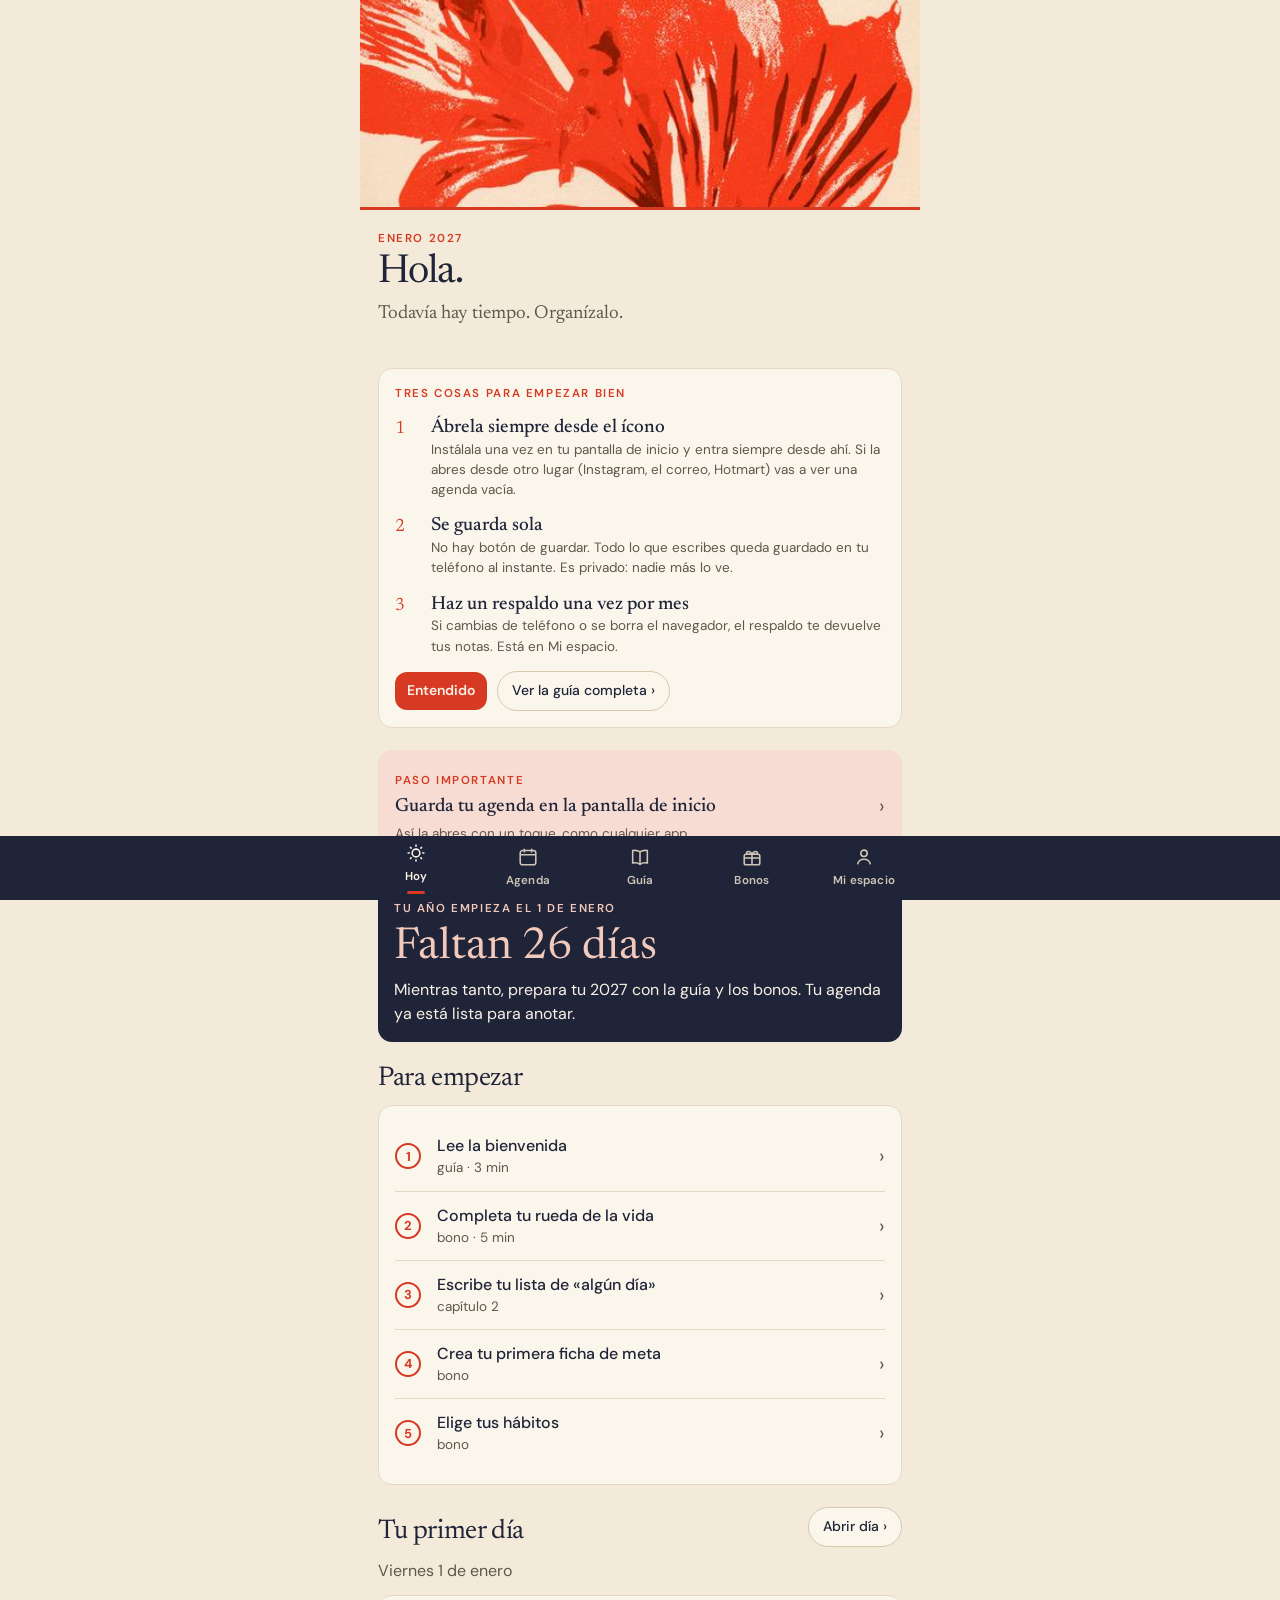
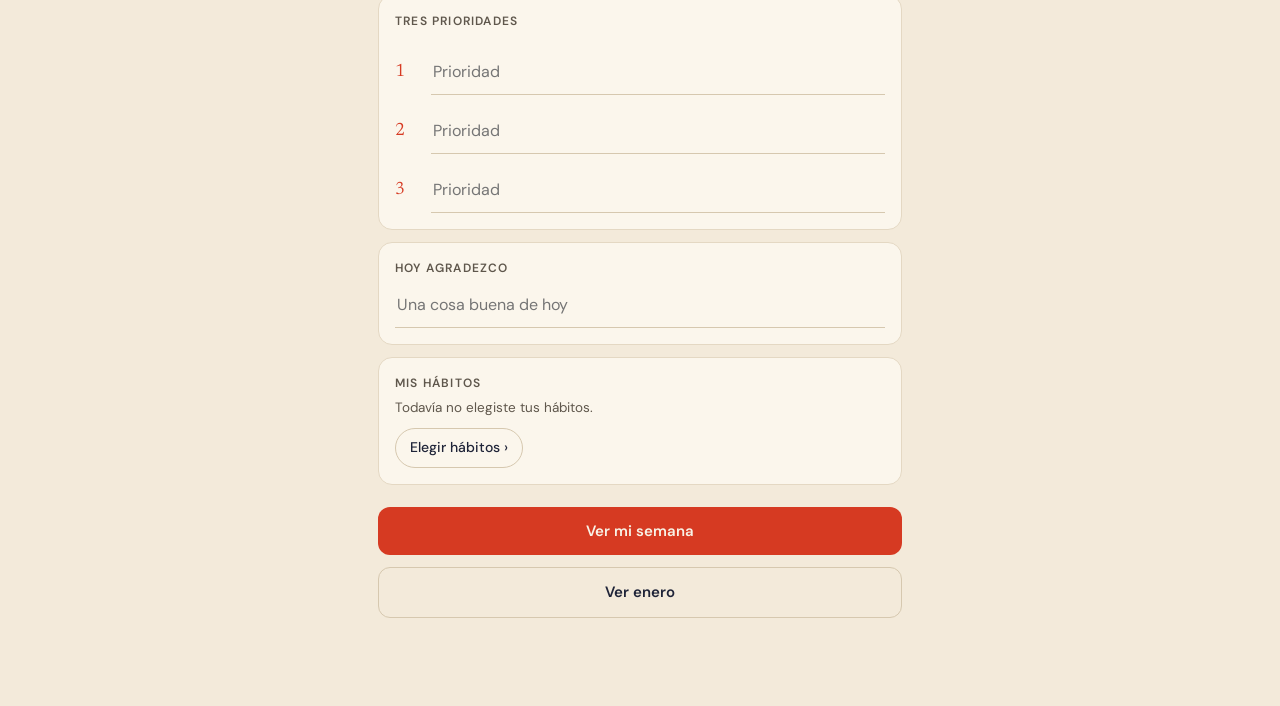
==== commit 6ddcc024: "App Todavía: bienvenida con 3 reglas, guía de uso, aviso de instalación y recordatorio de respaldo C" ====
--- a/app/index.html
+++ b/app/index.html
@@ -2,6 +2,7 @@
 <meta name="viewport" content="width=device-width,initial-scale=1,viewport-fit=cover">
 <meta name="theme-color" content="#F3EADA">
 <meta name="apple-mobile-web-app-capable" content="yes">
+<meta name="mobile-web-app-capable" content="yes">
 <meta name="apple-mobile-web-app-title" content="Todavía">
 <meta name="apple-mobile-web-app-status-bar-style" content="default">
 <meta name="robots" content="noindex">
@@ -200,7 +201,7 @@
 const KEY="todavia2027.v1";
 let S={};
 try{S=JSON.parse(localStorage.getItem(KEY)||"{}")||{}}catch(e){S={}}
-const def={name:"",days:{},months:{},weeks:{},habits:["","","","",""],guide:{},goals:[{},{},{},{},{}],dreams:[],wheel:{},wheelGoal:{},pv:[],cierre:{},ob:{},atiempo:{}};
+const def={name:"",days:{},months:{},weeks:{},habits:["","","","",""],guide:{},goals:[{},{},{},{},{}],dreams:[],wheel:{},wheelGoal:{},pv:[],cierre:{},ob:{},atiempo:{},lastBackup:0};
 for(const k in def){if(S[k]===undefined)S[k]=JSON.parse(JSON.stringify(def[k]))}
 let saveT;
 function save(){clearTimeout(saveT);saveT=setTimeout(()=>{try{localStorage.setItem(KEY,JSON.stringify(S));flash()}catch(e){flash("No se pudo guardar en este navegador")}},350)}
@@ -223,6 +224,10 @@
 function realToday(){return new Date()}
 function inYear(d){return d.getFullYear()===YEAR}
 function focusDate(){const t=realToday();return inYear(t)?t:new Date(YEAR,0,1)}
+function isApp(){try{return window.matchMedia("(display-mode: standalone)").matches||navigator.standalone===true}catch(e){return false}}
+function anyData(){return Object.keys(S.days).some(dayHas)||S.goals.some(g=>g&&g.meta)||S.habits.some(Boolean)}
+const RULES=[["Ábrela siempre desde el ícono","Instálala una vez en tu pantalla de inicio y entra siempre desde ahí. Si la abres desde otro lugar (Instagram, el correo, Hotmart) vas a ver una agenda vacía."],["Se guarda sola","No hay botón de guardar. Todo lo que escribes queda guardado en tu teléfono al instante. Es privado: nadie más lo ve."],["Haz un respaldo una vez por mes","Si cambias de teléfono o se borra el navegador, el respaldo te devuelve tus notas. Está en Mi espacio."]];
+function rulesCard(btn){return `<div class="card stack"><span class="eyebrow">Tres cosas para empezar bien</span>${RULES.map((r,i)=>`<div class="num" style="align-items:start"><span style="padding:0">${i+1}</span><div><h3>${r[0]}</h3><p class="small muted" style="margin:0">${r[1]}</p></div></div>`).join("")}<div class="row">${btn?`<button class="btn acc sm" id="okWelcome">Entendido</button>`:""}<a class="pill" href="#ayuda">Ver la guía completa ›</a></div></div>`}
 function dayHas(k){const d=S.days[k];if(!d)return false;return !!((d.p||[]).some(Boolean)||(d.t||[]).some(x=>x&&x.x)||d.n||d.g)}
 
 /* ---- campos ---- */
@@ -250,7 +255,7 @@
  bonos:'<svg viewBox="0 0 24 24"><rect x="3.5" y="9" width="17" height="11.5" rx="2"/><path d="M3.5 13h17M12 9v11.5M12 9c-1.5-3.6-6-4-6-1.2C6 9 9 9 12 9zm0 0c1.5-3.6 6-4 6-1.2C18 9 15 9 12 9z"/></svg>',
  mas:'<svg viewBox="0 0 24 24"><circle cx="12" cy="8" r="3.5"/><path d="M5 20c.8-3.6 3.6-5.5 7-5.5s6.2 1.9 7 5.5"/></svg>'};
 const TABS=[["hoy","Hoy"],["calendario","Agenda"],["guia","Guía"],["bonos","Bonos"],["mas","Mi espacio"]];
-function tabFor(r){if(/^(calendario|mes|dia|semana)/.test(r))return"calendario";if(/^(guia|cap|bienvenida)/.test(r))return"guia";if(/^(bonos|atiempo|metas|tracker|rueda)/.test(r))return"bonos";if(/^(mas|primeras|cierre|respaldo|instalar)/.test(r))return"mas";return"hoy"}
+function tabFor(r){if(/^(calendario|mes|dia|semana)/.test(r))return"calendario";if(/^(guia|cap|bienvenida)/.test(r))return"guia";if(/^(bonos|atiempo|metas|tracker|rueda)/.test(r))return"bonos";if(/^(mas|primeras|cierre|respaldo|instalar|ayuda)/.test(r))return"mas";return"hoy"}
 function drawTabs(r){const on=tabFor(r);document.getElementById("tabs").innerHTML=TABS.map(([k,l])=>`<a href="#${k}" class="${k===on?"on":""}" ${k===on?'aria-current="page"':""}>${IC[k]}<span>${l}</span></a>`).join("")}
 
 /* ---- vistas ---- */
@@ -266,6 +271,9 @@
   const left=obDone.filter(x=>!x).length;
   return `<div class="hero" style="background-image:url(${img(D.mesImg[m])})"></div>
   <div class="wrap"><div class="head"><span class="eyebrow">${D.meses[m]} ${YEAR}</span><h1>Hola${name}.</h1><p class="lead muted">${D.frases[m]}</p></div>
+  ${!S.ob.welcome?`<div class="section">${rulesCard(true)}</div>`:""}
+  ${!isApp()?`<div class="section"><a class="card tint" href="#instalar" style="text-decoration:none;display:grid;grid-template-columns:1fr auto;gap:10px;align-items:center"><span><span class="eyebrow">Paso importante</span><b style="display:block;font-family:var(--serif);font-weight:500;font-size:19px;margin-top:2px">Guarda tu agenda en la pantalla de inicio</b><span class="small muted">Así la abres con un toque, como cualquier app.</span></span><span class="chev">›</span></a></div>`:""}
+  ${anyData()&&(Date.now()-(S.lastBackup||0))>30*864e5?`<div class="section"><a class="card" href="#respaldo" style="text-decoration:none;display:grid;grid-template-columns:1fr auto;gap:10px;align-items:center"><span><span class="eyebrow" style="color:var(--oxido)">Recordatorio</span><b style="display:block;font-family:var(--serif);font-weight:500;font-size:19px;margin-top:2px">Haz el respaldo de tus notas</b><span class="small muted">${S.lastBackup?"Pasó más de un mes desde el último.":"Todavía no hiciste ninguno."} Toma un minuto.</span></span><span class="chev">›</span></a></div>`:""}
   ${!inYear(t)&&days>0?`<div class="section"><div class="banner"><span class="eyebrow" style="color:#F3C9BC">Tu año empieza el 1 de enero</span><span class="big">Faltan ${days} días</span><p style="margin:0">Mientras tanto, prepara tu 2027 con la guía y los bonos. Tu agenda ya está lista para anotar.</p></div></div>`:""}
   ${left?`<div class="section"><h2>Para empezar</h2><div class="card steps-ob">${ob.map((o,i)=>`<a href="#${o[1]}"><span class="dot ${obDone[i]?"ok":""}">${obDone[i]?"✓":i+1}</span><span><b style="font-weight:500">${o[0]}</b><span class="small muted" style="display:block">${o[2]}</span></span><span class="chev">›</span></a>`).join("")}</div></div>`:""}
   <div class="section"><div class="head-row"><h2>${inYear(t)?"Hoy":"Tu primer día"}</h2><a class="pill" href="#dia-${k}">Abrir día ›</a></div>
@@ -336,6 +344,7 @@
 function capProgress(c){const ks=c.blocks.filter(b=>b.t==="ex"&&b.field!=="none").map(b=>b.k);if(!ks.length)return"Lectura";const done=ks.filter(k=>{const v=S.guide[k];return v&&(typeof v==="string"?v.trim():JSON.stringify(v).replace(/[\[\]{}",:0-9]/g,"").trim())}).length;return `${done} de ${ks.length} ejercicios`}
 V.bienvenida=()=>{setAcc(0);S.ob.bienvenida=true;save();return `<div class="hero" style="background-image:url(${img("19")})"><a class="iconbtn back" href="#guia" aria-label="Volver a la guía">‹</a></div><div class="wrap"><div class="head"><span class="eyebrow">Bienvenida</span><h1>Todavía.</h1></div>
  <div class="section"><p class="lead">${D.bienvenida[0]}</p>${D.bienvenida.slice(1).map(p=>`<p>${p}</p>`).join("")}<p class="lead">Todavía hay tiempo. <em style="color:var(--oxido)">Organízalo.</em></p>
+ ${rulesCard(false)}
  <a class="btn acc" href="#cap-1">Empezar el capítulo 1</a></div></div>`};
 V.cap=(n)=>{const c=D.caps.find(x=>x.n===Number(n))||D.caps[0];setAcc([0,3,1,6,4,8][c.n-1]);
   const body=c.blocks.map(b=>block(b)).join("");const nx=D.caps.find(x=>x.n===c.n+1);
@@ -404,6 +413,7 @@
 V.mas=()=>{setAcc(1);return `<div class="wrap"><div class="head" style="padding-top:26px"><span class="eyebrow" style="color:var(--muted)">Mi espacio</span><h1>Tu agenda, a tu manera</h1></div>
  <div class="section"><div class="card">${labeled("¿Cómo te llamo?","name","Tu nombre")}</div></div>
  <div class="section"><div class="list">
+  <a href="#ayuda"><span class="ix">?</span><span class="tt">Cómo usar tu app<span class="sub">Guía paso a paso, sin apuro</span></span><span class="chev">›</span></a>
   <a href="#primeras"><span class="ix">✦</span><span class="tt">Mis primeras veces 2027<span class="sub">Doce cosas que harás por primera vez</span></span><span class="chev">›</span></a>
   <a href="#cierre"><span class="ix">✦</span><span class="tt">Cierre del año<span class="sub">Lo que sí hice en 2027</span></span><span class="chev">›</span></a>
   <a href="#instalar"><span class="ix">✦</span><span class="tt">Tenerla en mi pantalla de inicio<span class="sub">Ábrela como una app</span></span><span class="chev">›</span></a>
@@ -414,13 +424,31 @@
 V.cierre=()=>{setAcc(11);return `<div class="hero short" style="background-image:url(${img("14")});background-position:62% 30%;background-size:220%"><a class="iconbtn back" href="#mas" aria-label="Volver">‹</a></div><div class="wrap"><div class="head"><span class="eyebrow">Cierre del año</span><h1>Lo que sí hice en 2027</h1></div>
  <div class="section"><div class="card stack">${D.cierre.map((q,i)=>labeled(q,`cierre.${i}`,"",{area:true,rows:3})).join("")}</div><div class="card"><span class="label">Mi lista de «algún día» para 2028</span>${numList("cierre.l",10,"")}</div>
  <p class="lead">${esc(D.final)}</p><p class="lead">Todavía hay tiempo. <em style="color:var(--oxido)">Y ahora está organizado.</em></p></div></div>`};
-V.instalar=()=>{setAcc(1);return `<div class="wrap"><div class="head" style="padding-top:18px"><a class="iconbtn" href="#mas" aria-label="Volver">‹</a><h1 style="margin-top:8px">Tenerla en tu pantalla de inicio</h1><p class="muted" style="margin:0">Así se abre con su propio ícono, como cualquier app.</p></div>
- <div class="section"><div class="card stack"><h3>En iPhone (Safari)</h3><ol style="margin:0;padding-left:20px"><li>Abre el enlace de tu agenda en Safari.</li><li>Toca el botón Compartir, el cuadrado con la flecha hacia arriba.</li><li>Elige «Agregar a pantalla de inicio» y toca «Agregar».</li></ol></div>
- <div class="card stack"><h3>En Android (Chrome)</h3><ol style="margin:0;padding-left:20px"><li>Abre el enlace de tu agenda en Chrome.</li><li>Toca el menú de tres puntos arriba a la derecha.</li><li>Elige «Instalar app» o «Agregar a pantalla de inicio».</li></ol></div>
+V.instalar=()=>{setAcc(1);return `<div class="wrap"><div class="head" style="padding-top:18px"><a class="iconbtn" href="#mas" aria-label="Volver">‹</a><h1 style="margin-top:8px">Tenerla en tu pantalla de inicio</h1><p class="muted" style="margin:0">Así se abre con su propio ícono, como cualquier app. Se hace una sola vez.</p>${isApp()?`<div class="card tint" style="margin-top:10px"><b>¡Listo! Ya la estás usando desde el ícono.</b></div>`:""}</div>
+ <div class="section"><div class="card stack"><h3>En iPhone (Safari)</h3><ol style="margin:0;padding-left:20px"><li>Abre el enlace de tu agenda en Safari.</li><li>Toca el botón Compartir, el cuadrado con la flecha hacia arriba.</li><li>Elige «Agregar a pantalla de inicio». Si no la ves, desliza la lista hacia arriba: está más abajo.</li><li>Toca «Agregar», arriba a la derecha.</li><li>Busca el ícono de Todavía en tu pantalla de inicio y ábrela desde ahí.</li></ol><p class="small muted" style="margin:0">Importante: tiene que ser en Safari. Si abriste el enlace desde Instagram o el correo, toca los tres puntos o el ícono de brújula y elige «Abrir en Safari».</p></div>
+ <div class="card stack"><h3>En Android (Chrome)</h3><ol style="margin:0;padding-left:20px"><li>Abre el enlace de tu agenda en Chrome.</li><li>Toca el menú de tres puntos arriba a la derecha.</li><li>Elige «Instalar app» o «Agregar a pantalla de inicio».</li><li>Confirma tocando «Instalar» o «Agregar».</li><li>Busca el ícono de Todavía entre tus apps y ábrela desde ahí.</li></ol><p class="small muted" style="margin:0">Si abriste el enlace desde Instagram o el correo, toca los tres puntos y elige «Abrir en Chrome».</p></div>
  <p class="small muted">Usa siempre el mismo navegador: tus notas se guardan ahí.</p></div></div>`};
-V.respaldo=()=>{setAcc(1);return `<div class="wrap"><div class="head" style="padding-top:18px"><a class="iconbtn" href="#mas" aria-label="Volver">‹</a><h1 style="margin-top:8px">Respaldo de tus notas</h1><p class="muted" style="margin:0">Tus notas viven en este teléfono. Haz un respaldo de vez en cuando, o antes de cambiar de teléfono.</p></div>
+V.respaldo=()=>{setAcc(1);return `<div class="wrap"><div class="head" style="padding-top:18px"><a class="iconbtn" href="#mas" aria-label="Volver">‹</a><h1 style="margin-top:8px">Respaldo de tus notas</h1><p class="muted" style="margin:0">Tus notas viven en este teléfono. Haz un respaldo una vez por mes, y siempre antes de cambiar de teléfono.</p>${S.lastBackup?`<p class="small" style="margin:6px 0 0">Último respaldo: ${new Date(S.lastBackup).toLocaleDateString("es")}</p>`:""}</div>
  <div class="section"><div class="card stack"><h3>1 · Copiar mi respaldo</h3><p class="small muted" style="margin:0">Copia todas tus notas como un texto. Pégalo en un mensaje para ti misma, en tu correo o en tus notas.</p><button class="btn acc" id="copyBk">Copiar mi respaldo</button><textarea class="field" id="bkOut" rows="3" readonly aria-label="Texto del respaldo" hidden></textarea></div>
  <div class="card stack"><h3>2 · Recuperar mis notas</h3><p class="small muted" style="margin:0">Pega aquí el texto de un respaldo y toca Recuperar. Reemplaza lo que hay ahora en este teléfono.</p><textarea class="field" id="bkIn" rows="3" placeholder="Pega aquí tu respaldo" aria-label="Pegar respaldo"></textarea><button class="btn ghost" id="restoreBk">Recuperar</button><p class="small" id="bkMsg" role="status"></p></div></div></div>`};
+
+V.ayuda=()=>{setAcc(1);const Q=(t,b)=>`<details class="goal"><summary><span class="gi">?</span><span class="gt" style="white-space:normal">${t}</span><span class="chev">›</span></summary><div class="gb"><p style="margin:0">${b}</p></div></details>`;
+ const tabs=[["Hoy","Lo que haces cada día: tus tres prioridades, lo que agradeces y tus hábitos."],["Agenda","Tu año 2027. Toca un mes y después un día para escribir. Los días con un punto ya tienen algo anotado."],["Guía","Los seis capítulos para preparar tu año, con ejercicios para completar aquí mismo."],["Bonos","Tus cuatro regalos: Todavía estás a tiempo, Metas y sueños, Hábitos y gratitud, y Rueda de la vida."],["Mi espacio","Tu nombre, tus primeras veces, el cierre del año, cómo instalarla y el respaldo."]];
+ return `<div class="wrap"><div class="head" style="padding-top:18px"><a class="iconbtn" href="#mas" aria-label="Volver">‹</a><span class="eyebrow" style="margin-top:8px">Guía de uso</span><h1>Cómo usar tu app</h1><p class="lead muted" style="margin:0">Paso a paso y sin apuro. Puedes volver a esta página cuando quieras desde Mi espacio.</p></div>
+ <div class="section"><h2>Lo más importante</h2>${rulesCard(false)}</div>
+ <div class="section"><h2>1 · Guárdala en tu pantalla de inicio</h2><p>Se hace una sola vez. Después la abres tocando su ícono, como WhatsApp o la cámara.</p><a class="btn acc" href="#instalar">Ver cómo instalarla</a></div>
+ <div class="section"><h2>2 · Conoce la barra de abajo</h2><p>Abajo de la pantalla siempre ves cinco botones. Tócalos para ir de una sección a otra.</p><div class="list">${tabs.map(t=>`<div style="display:grid;grid-template-columns:1fr;gap:2px;padding:14px 16px;border-top:1px solid var(--line)"><b style="font-family:var(--serif);font-weight:500;font-size:18px">${t[0]}</b><span class="small muted">${t[1]}</span></div>`).join("")}</div></div>
+ <div class="section"><h2>3 · Escribe tu día</h2><ol style="margin:0;padding-left:22px;display:flex;flex-direction:column;gap:8px"><li>Toca <b>Hoy</b> en la barra de abajo.</li><li>Toca la línea que dice <b>Prioridad</b>. Aparece el teclado. Escribe.</li><li>Cuando termines, toca fuera del texto. Ya está guardado: verás un aviso que dice <b>Guardado</b>.</li><li>Para agregar tareas o notas, toca <b>Abrir día</b>.</li><li>Para tachar una tarea hecha, toca el cuadradito a su izquierda.</li></ol></div>
+ <div class="section"><h2>4 · Encuentra lo que escribiste</h2><ol style="margin:0;padding-left:22px;display:flex;flex-direction:column;gap:8px"><li>Toca <b>Agenda</b>.</li><li>Toca el mes. Los días con un <b>punto de color</b> tienen notas.</li><li>Toca el día para verlo completo.</li><li>Para ver la semana entera, toca una de las semanas debajo del calendario.</li></ol></div>
+ <div class="section"><h2>5 · Tu rutina recomendada</h2><div class="card stack"><div><b>Cada mañana · 2 minutos</b><p class="small muted" style="margin:0">Tres prioridades del día.</p></div><div><b>Cada noche · 1 minuto</b><p class="small muted" style="margin:0">Tacha lo hecho, marca tus hábitos y escribe una gratitud.</p></div><div><b>Cada domingo · 10 minutos</b><p class="small muted" style="margin:0">Abre la semana que viene y escribe tu paso hacia tu meta.</p></div><div><b>Fin de mes · 15 minutos</b><p class="small muted" style="margin:0">Revisión del mes y respaldo de tus notas.</p></div></div></div>
+ <div class="section"><h2>Preguntas frecuentes</h2>
+ ${Q("Abrí la app y está vacía. ¿Perdí todo?","Seguramente la abriste desde otro lugar: Instagram, el correo, Hotmart u otro navegador. Cierra esa ventana y entra desde el ícono de tu pantalla de inicio. Si aun así no ves tus notas, usa tu último respaldo en Mi espacio.")}
+ ${Q("¿Necesito internet?","Solo la primera vez que la abres. Después funciona también sin conexión.")}
+ ${Q("¿Alguien puede ver lo que escribo?","No. Tus notas quedan solo en tu teléfono. Ni siquiera nosotras podemos verlas.")}
+ ${Q("Voy a cambiar de teléfono. ¿Qué hago?","En el teléfono viejo: Mi espacio → Respaldo → Copiar mi respaldo, y mándatelo por WhatsApp o correo. En el teléfono nuevo: instala la app, ve a Mi espacio → Respaldo, pega el texto y toca Recuperar.")}
+ ${Q("¿Puedo usarla en la computadora?","Sí, abriendo el mismo enlace. Pero lo que escribas en la computadora no aparece en el teléfono, y al revés. Te recomendamos usar un solo dispositivo.")}
+ ${Q("Borré algo sin querer. ¿Lo puedo recuperar?","Solo si lo tenías en un respaldo. Por eso conviene hacer uno al final de cada mes.")}
+ </div></div>`};
 
 /* ---- router ---- */
 function route(){const h=(location.hash||"#hoy").slice(1);const m=h.match(/^([a-z]+)(?:-(.+))?$/);let name=m?m[1]:"hoy",arg=m?m[2]:undefined;if(!V[name]){name="hoy";arg=undefined}
@@ -428,8 +456,9 @@
  v.querySelectorAll("textarea.field").forEach(grow);drawWheel();window.scrollTo(0,0);
  const at=document.getElementById("addTask");if(at)at.onclick=()=>{const k=iso(parse(arg)||focusDate());const arr=getP(`days.${k}.t`)||[];arr.push({x:"",d:false});setP(`days.${k}.t`,arr);const box=document.getElementById("tasks");box.insertAdjacentHTML("beforeend",taskRow(k,arr.length-1,{}));box.lastElementChild.querySelector("input.field").focus()};
  const tb=document.getElementById("tasks");if(tb)tb.onclick=e=>{const b=e.target.closest("[data-del]");if(!b)return;const k=iso(parse(arg));const arr=getP(`days.${k}.t`)||[];arr.splice(Number(b.dataset.del),1);setP(`days.${k}.t`,arr);tb.innerHTML=arr.map((t,i)=>taskRow(k,i,t)).join("")};
+ const ow=document.getElementById("okWelcome");if(ow)ow.onclick=()=>{S.ob.welcome=true;save();route()};
  const na=document.getElementById("nextAff");if(na){let i=0;na.onclick=()=>{i=(i+1)%D.afirm.length;document.getElementById("affirm").textContent=D.afirm[i]}}
- const cb=document.getElementById("copyBk");if(cb)cb.onclick=()=>{const txt="TODAVIA2027:"+btoa(unescape(encodeURIComponent(JSON.stringify(S))));const out=document.getElementById("bkOut");out.value=txt;out.hidden=false;
+ const cb=document.getElementById("copyBk");if(cb)cb.onclick=()=>{const txt="TODAVIA2027:"+btoa(unescape(encodeURIComponent(JSON.stringify(S))));const out=document.getElementById("bkOut");out.value=txt;out.hidden=false;S.lastBackup=Date.now();save();
    (navigator.clipboard?navigator.clipboard.writeText(txt):Promise.reject()).then(()=>{cb.textContent="Copiado. Pégalo donde quieras guardarlo"}).catch(()=>{out.select();cb.textContent="Mantén presionado el texto de abajo para copiarlo"})};
  const rb=document.getElementById("restoreBk");if(rb)rb.onclick=()=>{const msg=document.getElementById("bkMsg");try{let t=document.getElementById("bkIn").value.trim();if(t.startsWith("TODAVIA2027:"))t=t.slice(12);const o=JSON.parse(decodeURIComponent(escape(atob(t))));if(!o||typeof o!=="object"||!o.days)throw 0;S=o;for(const k in def)if(S[k]===undefined)S[k]=JSON.parse(JSON.stringify(def[k]));save();msg.textContent="Listo: recuperamos tus notas."}catch(e){msg.textContent="Ese texto no es un respaldo válido. Revisa que lo hayas pegado completo."}};
  document.title=name==="hoy"?"Todavía 2027":`${document.getElementById("view").querySelector("h1")?.textContent||""} · Todavía 2027`;
